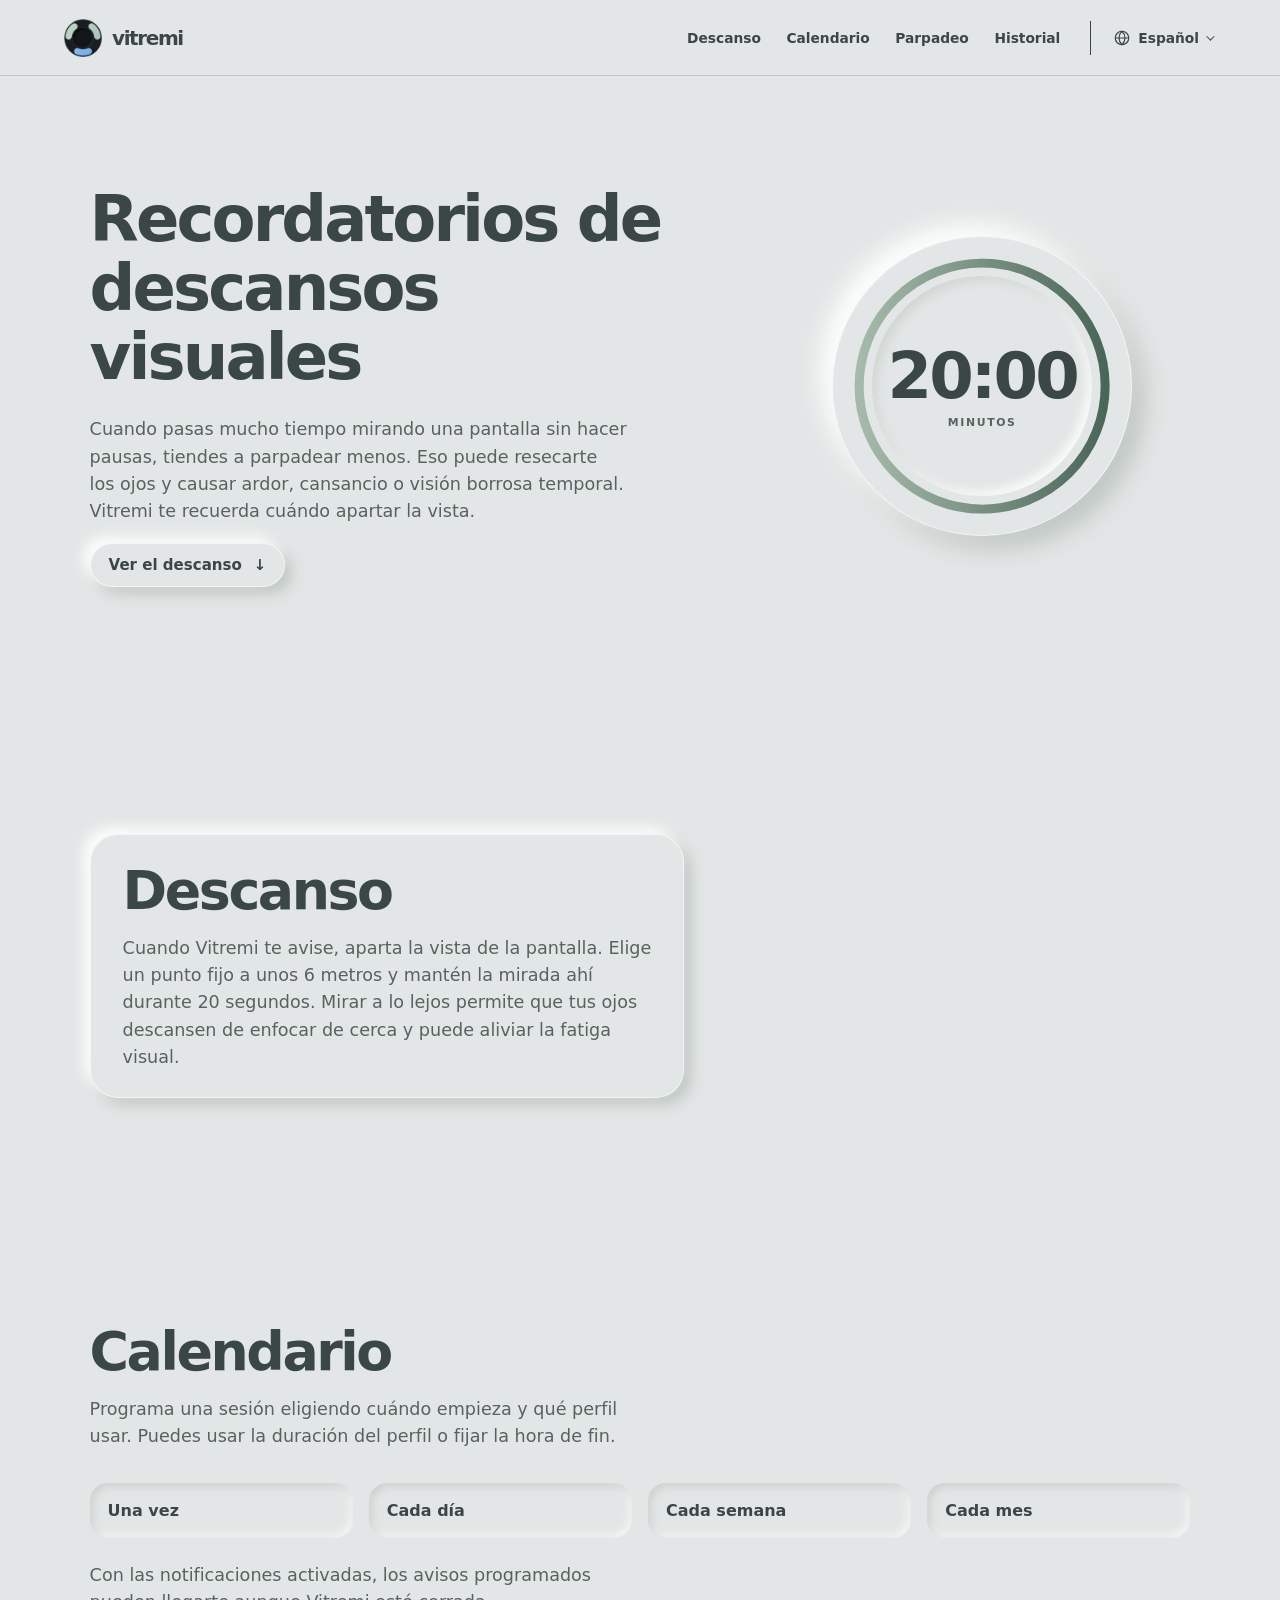
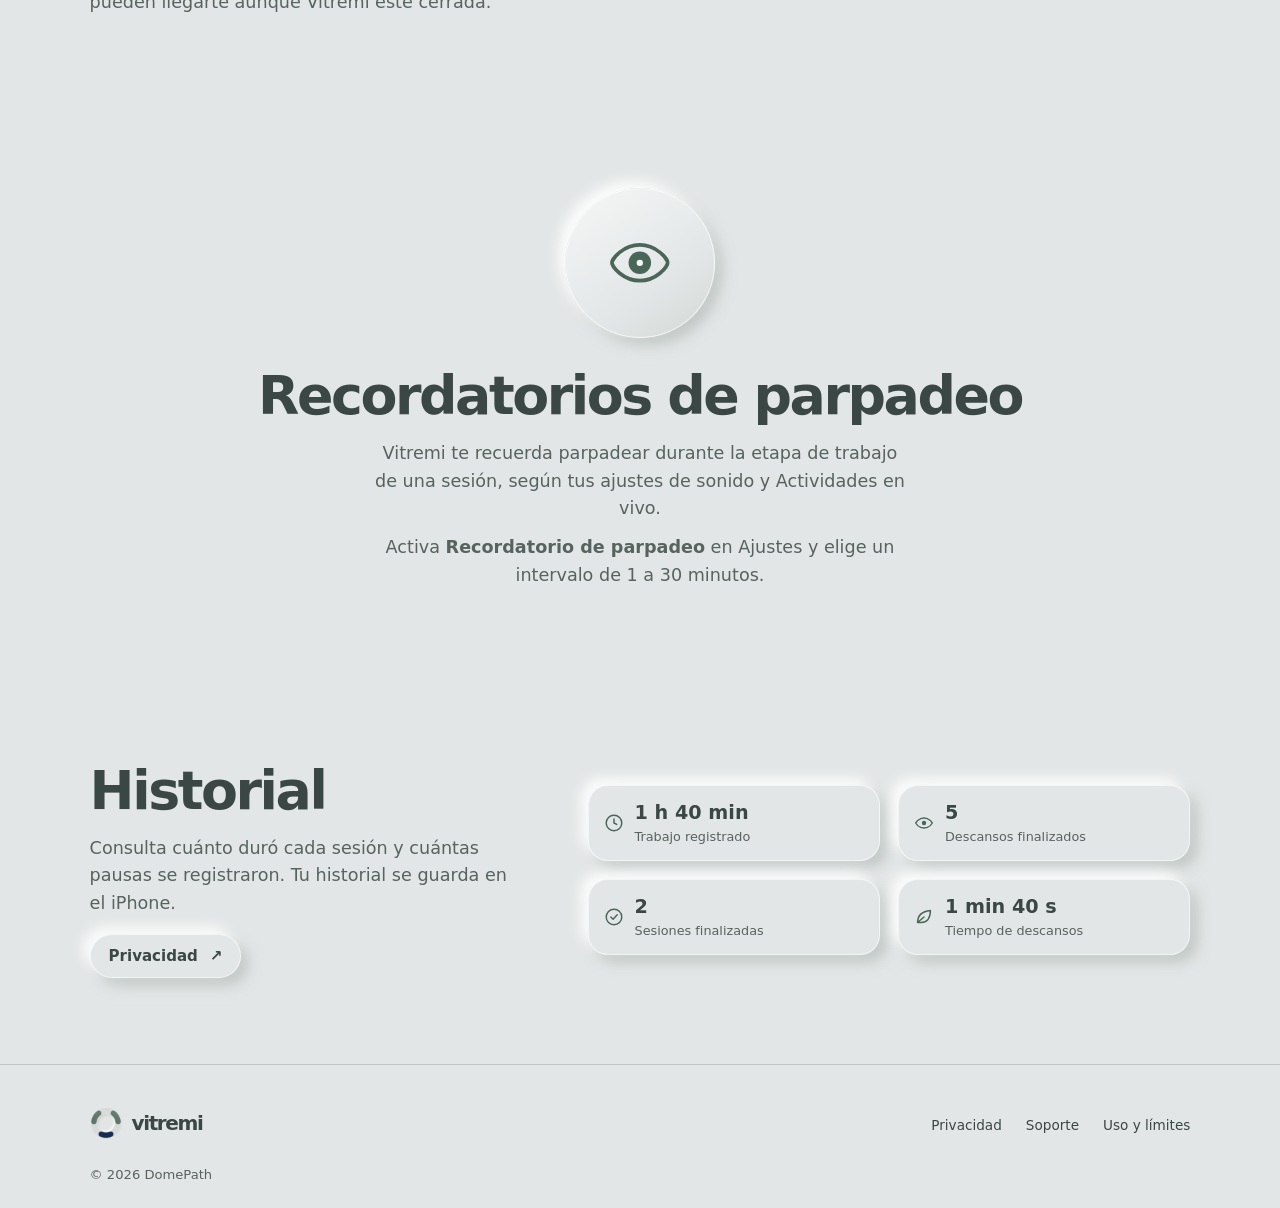
==== index.html @ a47ba7e7 "Crossfade the Vitremi logo during the rest transition" ====
<!doctype html>
<html lang="es">
<head>
  <meta charset="utf-8">
  <meta name="viewport" content="width=device-width, initial-scale=1">
  <meta name="theme-color" content="#e3e6e6">
  <meta name="description" content="Vitremi organiza descansos visuales mientras trabajas o estudias frente a una pantalla. Sesiones, calendario y recordatorios de parpadeo para iPhone.">
  <title>Vitremi — descansos visuales para iPhone</title>
  <link rel="icon" href="assets/vitremi-icon-composer.png">
  <link rel="stylesheet" href="assets/style.css?v=logo-fade">
  <script src="assets/scene.js?v=history-pace-2" defer></script>
</head>
<body>
  <div class="rest-sky" aria-hidden="true"><canvas></canvas></div>
  <header class="site-header">
    <a class="brand" href="#inicio" aria-label="Vitremi, inicio"><span class="brand-mark"><img src="assets/vitremi-icon-composer.png" width="38" height="38" alt=""><img class="brand-mark-night" src="assets/vitremi-icon-composer-night.png" width="38" height="38" alt=""></span><span>vitremi</span></a>
    <nav aria-label="Secciones"><a href="#descanso">Descanso</a><a href="#calendario">Calendario</a><a href="#parpadeo">Parpadeo</a><a href="#historial">Historial</a></nav>
    <details class="language-picker" data-language-picker>
      <summary>
        <svg viewBox="0 0 24 24" width="18" height="18" fill="none" stroke="currentColor" stroke-width="1.6" aria-hidden="true"><circle cx="12" cy="12" r="9"/><path d="M3 12h18M12 3c2.6 2.5 4 5.5 4 9s-1.4 6.5-4 9c-2.6-2.5-4-5.5-4-9s1.4-6.5 4-9Z"/></svg>
        <span class="sr-only">Idioma: </span><span>Español</span>
      </summary>
      <div class="language-options">
        <a href="./" lang="es" hreflang="es" aria-current="page">Español</a>
        <a href="en/" lang="en" hreflang="en">English</a>
      </div>
    </details>
  </header>
  <main>
    <section class="intro section" id="inicio" aria-labelledby="intro-title">
      <div class="intro-copy">
        <h1 id="intro-title">Recordatorios de descansos visuales</h1>
        <p>Cuando pasas mucho tiempo mirando una pantalla sin hacer pausas, tiendes a parpadear menos. Eso puede resecarte los ojos y causar ardor, cansancio o visión borrosa temporal. Vitremi te recuerda cuándo apartar la vista.</p>
        <a class="inline-link" href="#descanso">Ver el descanso <span aria-hidden="true">↓</span></a>
      </div>
      <div class="timer-slot">
        <div class="timer-dial" role="timer" aria-label="Tiempo hasta el descanso" data-rest-label="Tiempo de descanso restante">
          <svg class="timer-ring" viewBox="0 0 100 100" aria-hidden="true">
            <defs>
              <linearGradient id="timer-gradient" x2="0%" y2="100%">
                <stop class="ring-start" offset="0%"/>
                <stop class="ring-end" offset="100%"/>
              </linearGradient>
            </defs>
            <circle class="ring-track" cx="50" cy="50" r="48"/>
            <circle class="ring-progress" cx="50" cy="50" r="48" pathLength="100"/>
          </svg>
          <div class="timer-face"><strong>20:00</strong><span data-rest-phase="DESCANSO">MINUTOS</span></div>
        </div>
      </div>
    </section>
    <section class="break-section section" id="descanso" aria-labelledby="break-title">
      <div class="break-inner">
        <div class="break-copy">
          <h2 id="break-title">Descanso</h2>
          <p>Cuando Vitremi te avise, aparta la vista de la pantalla. Elige un punto fijo a unos 6 metros y mantén la mirada ahí durante 20 segundos. Mirar a lo lejos permite que tus ojos descansen de enfocar de cerca y puede aliviar la fatiga visual.</p>
        </div>
        <div class="timer-slot timer-destination" aria-hidden="true"></div>
      </div>
    </section>
    <section class="calendar-section section" id="calendario" aria-labelledby="calendar-title">
      <div class="section-top">
        <h2 id="calendar-title">Calendario</h2>
        <p>Programa una sesión eligiendo cuándo empieza y qué perfil usar. Puedes usar la duración del perfil o fijar la hora de fin.</p>
      </div>
      <ul class="repeat-list" role="list">
        <li>Una vez</li>
        <li>Cada día</li>
        <li>Cada semana</li>
        <li>Cada mes</li>
      </ul>
      <p class="calendar-note">Con las notificaciones activadas, los avisos programados pueden llegarte aunque Vitremi esté cerrada.</p>
    </section>
    <section class="blink-section section" id="parpadeo" aria-labelledby="blink-title">
      <div class="blink-orb" aria-hidden="true">
        <svg class="blink-eye" viewBox="0 0 48 48" fill="none">
          <path d="M3 24C3 21 11.5 10.5 24 10.5S45 21 45 24 36.5 37.5 24 37.5 3 27 3 24Z"/>
          <g class="blink-pupil">
            <circle cx="24" cy="24" r="8.5"/>
            <circle class="blink-glint" cx="24" cy="24" r="2.4"/>
          </g>
        </svg>
      </div>
      <div class="section-top">
        <h2 id="blink-title">Recordatorios de parpadeo</h2>
        <p>Vitremi te recuerda parpadear durante la etapa de trabajo de una sesión, según tus ajustes de sonido y Actividades en vivo.</p>
        <p>Activa <strong>Recordatorio de parpadeo</strong> en Ajustes y elige un intervalo de 1 a 30 minutos.</p>
      </div>
    </section>
    <section class="history-section section" id="historial" aria-labelledby="history-title">
      <div class="history-detail">
        <h2 id="history-title">Historial</h2>
        <p>Consulta cuánto duró cada sesión y cuántas pausas se registraron. Tu historial se guarda en el iPhone.</p>
        <a class="inline-link" href="privacy.html">Privacidad <span aria-hidden="true">↗</span></a>
      </div>
      <dl class="history-metrics">
        <div class="history-metric">
          <svg viewBox="0 0 24 24" width="22" height="22" fill="none" stroke="currentColor" stroke-width="1.6" stroke-linecap="round" stroke-linejoin="round" aria-hidden="true"><circle cx="12" cy="12" r="8.5"/><path d="M12 7.5V12l3 1.5"/></svg>
          <dt>Trabajo registrado</dt>
          <dd class="metric-value"><span aria-hidden="true">1 h 40 min</span><span class="sr-only">1 h 40 min</span></dd>
        </div>
        <div class="history-metric">
          <svg viewBox="0 0 24 24" width="22" height="22" fill="none" stroke="currentColor" stroke-width="1.6" stroke-linecap="round" stroke-linejoin="round" aria-hidden="true"><path d="M3 12s3-5.5 9-5.5 9 5.5 9 5.5-3 5.5-9 5.5S3 12 3 12Z"/><circle cx="12" cy="12" r="2.4" fill="currentColor" stroke="none"/></svg>
          <dt>Descansos finalizados</dt>
          <dd class="metric-value"><span aria-hidden="true">5</span><span class="sr-only">5</span></dd>
        </div>
        <div class="history-metric">
          <svg viewBox="0 0 24 24" width="22" height="22" fill="none" stroke="currentColor" stroke-width="1.6" stroke-linecap="round" stroke-linejoin="round" aria-hidden="true"><circle cx="12" cy="12" r="8.5"/><path d="m8.5 12 2.5 2.5 4.5-5"/></svg>
          <dt>Sesiones finalizadas</dt>
          <dd class="metric-value"><span aria-hidden="true">2</span><span class="sr-only">2</span></dd>
        </div>
        <div class="history-metric">
          <svg viewBox="0 0 24 24" width="22" height="22" fill="none" stroke="currentColor" stroke-width="1.6" stroke-linecap="round" stroke-linejoin="round" aria-hidden="true"><path d="M5 18c0-7 4.5-12 14-13 0 8.5-4 13-10 13H5Zm0 0 7-6"/></svg>
          <dt>Tiempo de descansos</dt>
          <dd class="metric-value"><span aria-hidden="true">1 min 40 s</span><span class="sr-only">1 min 40 s</span></dd>
        </div>
      </dl>
    </section>
  </main>
  <footer class="site-footer"><div class="footer-brand"><a class="brand" href="#inicio"><span class="brand-mark"><img src="assets/vitremi-icon-composer.png" width="32" height="32" alt=""><img class="brand-mark-night" src="assets/vitremi-icon-composer-night.png" width="32" height="32" alt=""></span><span>vitremi</span></a></div><div class="footer-links"><a href="privacy.html">Privacidad</a><a href="support.html">Soporte</a><a href="usage.html">Uso y límites</a></div><small>© 2026 DomePath</small></footer>
</body>
</html>
---- assets/style.css ----
:root {
  --timer-diameter: 300px;
  --paper: #e3e6e6;
  --paper-light: #f5f7f7;
  --ink: #3b4745;
  --muted: #57635e;
  --line: #bfc8bf;
  --green: #4a6659;
  --sage: #a6baab;
  --shadow: #a3ada8;
  --soft-shadow: -7px -7px 14px #ffffffe6, 7px 7px 14px #a3ada88c;
  --blue: #213b63;
  --night: #09132b;
  --rest-fade: .45s ease;
  --font: ui-rounded, "SF Pro Rounded", "Avenir Next", Avenir, system-ui, sans-serif;
}

* { box-sizing: border-box; }
html { scroll-behavior: smooth; scroll-padding-top: 76px; }
body { isolation: isolate; margin: 0; color: var(--ink); background: var(--paper); font-family: var(--font); -webkit-font-smoothing: antialiased; }
a { color: inherit; text-decoration: none; }
a:focus-visible, summary:focus-visible { outline: 2px solid #7196ca; outline-offset: 4px; }
img { display: block; }
.sr-only { position: absolute; width: 1px; height: 1px; padding: 0; margin: -1px; overflow: hidden; clip: rect(0, 0, 0, 0); white-space: nowrap; border: 0; }

.site-header {
  position: sticky;
  top: 0;
  z-index: 10;
  height: 76px;
  padding: 0 clamp(24px, 5vw, 80px);
  display: flex;
  align-items: center;
  justify-content: space-between;
  gap: 30px;
  background: var(--paper);
  border-bottom: 1px solid var(--line);
  transition: background .35s, color .35s, border-color .35s;
}
body.is-break {
  --sky-ink: #edf4ff;
  --sky-muted: #d0ddf2;
  --sky-line: #9db7db55;
}
.is-break .site-header { color: var(--sky-ink); background: var(--night); border-color: var(--sky-line); }
.brand { display: inline-flex; align-items: center; gap: 10px; font-size: 1.25rem; font-weight: 760; letter-spacing: -.07em; white-space: nowrap; }
.brand-mark { display: grid; }
.brand-mark img { grid-area: 1 / 1; }
.brand-mark-night { opacity: 0; transition: opacity var(--rest-fade); }
.is-break .brand-mark-night { opacity: 1; }
.site-header nav { display: flex; gap: clamp(12px, 2vw, 30px); margin-left: auto; font-size: .86rem; font-weight: 600; }
.site-header nav a:hover, .footer-links a:hover { text-decoration: underline; text-underline-offset: 5px; }
.language-picker { position: relative; padding-left: 22px; border-left: 1px solid currentColor; }
.language-picker summary {
  display: flex;
  align-items: center;
  gap: 7px;
  list-style: none;
  padding: 8px 4px 8px 0;
  font-size: .86rem;
  font-weight: 650;
  cursor: pointer;
}
.language-picker summary::-webkit-details-marker { display: none; }
.language-picker summary::after { content: ""; width: 5px; height: 5px; border: solid currentColor; border-width: 0 1px 1px 0; transform: rotate(45deg) translateY(-2px); }
.language-options {
  position: absolute;
  top: calc(100% + 9px);
  right: 0;
  min-width: 160px;
  padding: 5px;
  border: 1px solid #fff;
  border-radius: 16px;
  color: var(--ink);
  background: var(--paper-light);
  box-shadow: 0 7px 24px #09132b32;
}
.language-options a { display: flex; align-items: center; justify-content: space-between; gap: 14px; padding: 10px 12px; border-radius: 11px; font-size: .88rem; font-weight: 600; white-space: nowrap; }
.language-options a:hover, .language-options a[aria-current] { background: var(--paper); }
.language-options a[aria-current]::after { content: ""; width: 5px; height: 9px; border: solid var(--green); border-width: 0 2px 2px 0; transform: rotate(45deg) translateY(-2px); }

h1, h2, p { margin-top: 0; }
h1, h2 { font-weight: 700; letter-spacing: -.045em; }
.intro, .break-inner {
  max-width: 1280px;
  margin: auto;
  padding: 96px clamp(24px, 7vw, 92px);
  display: grid;
  grid-template-columns: minmax(0, 1fr) minmax(240px, .7fr);
  align-items: center;
  gap: clamp(32px, 7vw, 105px);
}
.intro { min-height: 620px; }
.intro h1 { max-width: 640px; font-size: clamp(2.8rem, 5vw, 5rem); line-height: 1.08; margin-bottom: 24px; }
.intro-copy p, .break-copy p, .section-top p, .calendar-note, .history-detail p { max-width: 48ch; color: var(--muted); font-size: 1.1rem; line-height: 1.55; }
.inline-link {
  display: inline-flex;
  gap: 12px;
  align-items: center;
  padding: 12px 18px;
  border: 1px solid #ffffff99;
  border-radius: 23px;
  background: var(--paper);
  box-shadow: var(--soft-shadow);
  font-size: .94rem;
  font-weight: 650;
}
.inline-link:hover { color: var(--green); background: var(--paper-light); }
.timer-slot {
  justify-self: center;
  width: min(100%, var(--timer-diameter));
  aspect-ratio: 1;
}
.timer-dial {
  --ring-start: var(--sage);
  --ring-end: var(--green);
  position: relative;
  z-index: 1;
  width: 100%;
  aspect-ratio: 1;
  transform: translateY(var(--timer-travel, 0px));
  border: 1px solid #ffffff99;
  border-radius: 50%;
  background: var(--paper);
  box-shadow: -12px -12px 24px #fffffff2, 12px 12px 24px #a3ada899;
  transition: box-shadow .45s ease;
}
.timer-ring { position: absolute; inset: 7%; width: 86%; height: 86%; fill: none; stroke-width: 3.5; }
.ring-track { stroke: #a3ada866; }
.ring-progress {
  stroke: url(#timer-gradient);
  stroke-linecap: round;
  stroke-dasharray: 100;
  stroke-dashoffset: var(--ring-offset, 0);
  opacity: var(--ring-visible, 1);
  transform: rotate(-90deg);
  transform-origin: center;
}
.ring-start { stop-color: var(--ring-start); }
.ring-end { stop-color: var(--ring-end); }
.timer-face {
  display: flex;
  flex-direction: column;
  align-items: center;
  justify-content: center;
  gap: 8px;
  position: absolute;
  inset: 13%;
  border-radius: 50%;
  background: var(--paper);
  box-shadow: inset 5px 5px 10px #a3ada845, inset -5px -5px 10px #fffc, 0 0 0 7px var(--paper);
}
.timer-face strong { font-size: clamp(2.7rem, 5vw, 4rem); line-height: 1; letter-spacing: -.045em; font-weight: 550; font-variant-numeric: tabular-nums; }
.timer-face span { color: var(--muted); font-size: .68rem; font-weight: 750; letter-spacing: .15em; }

.break-inner { min-height: 540px; }
.rest-sky {
  position: fixed;
  z-index: -1;
  inset: 0;
  opacity: 0;
  background: linear-gradient(to bottom, var(--night), var(--blue) 58%, #142440);
  transition: opacity var(--rest-fade);
  pointer-events: none;
}
.rest-sky canvas { display: block; width: 100%; height: 100%; }
.break-copy {
  width: fit-content;
  padding: 26px 32px;
  border: 1px solid #ffffff99;
  border-radius: 28px;
  background: var(--paper);
  box-shadow: var(--soft-shadow);
  transition: box-shadow .45s ease;
}
.break-copy h2, .calendar-section h2, .blink-section h2, .history-section h2 { font-size: clamp(2.4rem, 4.2vw, 4rem); line-height: 1.12; margin-bottom: 14px; }
.break-copy p { margin-bottom: 0; }
.is-break .rest-sky { opacity: 1; }
.is-break :is(.intro, .calendar-section, .blink-section, .history-section, .site-footer) { color: var(--sky-ink); }
.is-break :is(.intro-copy, .section-top, .history-detail, .site-footer) p,
.is-break .calendar-note,
.is-break .site-footer small { color: var(--sky-muted); }
.is-break :is(.intro, .history-section) .inline-link,
.is-break .timer-dial { color: var(--ink); }
.is-break :is(.timer-dial, .break-copy, .inline-link) { box-shadow: 0 12px 32px #09132b55; }
.is-break .timer-dial {
  --ring-start: #547ba9;
  --ring-end: var(--blue);
}

.calendar-section, .blink-section, .history-section { max-width: 1280px; margin: auto; padding: 86px clamp(24px, 7vw, 92px); }
.repeat-list { margin: 32px 0 0; padding: 0; list-style: none; display: grid; grid-template-columns: repeat(4, 1fr); gap: 16px; }
.repeat-list li { padding: 18px; border-radius: 18px; font-weight: 650; box-shadow: inset 3px 3px 8px #a3ada866, inset -3px -3px 8px #ffffffbf; }
.calendar-note { margin: 24px 0 0; }
.blink-section {
  display: grid;
  justify-items: center;
  gap: 28px;
  text-align: center;
}
.blink-section p { margin: 0 auto; }
.blink-section p + p { margin-top: 12px; }
.blink-orb {
  display: grid;
  place-items: center;
  width: min(100%, calc(var(--timer-diameter) / 2));
  aspect-ratio: 1;
  border: 1px solid #ffffff99;
  border-radius: 50%;
  background: linear-gradient(145deg, var(--paper-light), var(--paper) 64%, #d2d8d6);
  box-shadow: var(--soft-shadow);
}
.blink-eye {
  display: block;
  width: 43%;
  stroke: var(--green);
  stroke-width: 2.8;
  stroke-linejoin: round;
  transform-origin: center;
}
.blink-pupil { fill: var(--green); stroke: none; }
.blink-glint { fill: var(--paper-light); }
.is-break .blink-orb { box-shadow: 0 12px 32px #09132b55; }
.history-section {
  display: grid;
  grid-template-columns: minmax(0, .7fr) minmax(0, 1fr);
  align-items: center;
  gap: clamp(30px, 6vw, 76px);
}
.history-metrics { display: grid; grid-template-columns: repeat(2, minmax(0, 1fr)); gap: 18px; margin: 0; }
.history-metric {
  display: grid;
  grid-template-columns: auto minmax(0, 1fr);
  grid-template-rows: auto auto;
  align-content: center;
  align-items: center;
  column-gap: 10px;
  row-gap: 4px;
  padding: 14px;
  min-height: 76px;
  border: 1px solid #ffffff99;
  border-radius: 20px;
  background: var(--paper);
  color: var(--ink);
  box-shadow: var(--soft-shadow);
}
.history-metric svg { grid-row: span 2; color: var(--green); }
.history-metric dt { grid-row: 2; grid-column: 2; font-size: .8rem; line-height: 1.25; color: var(--muted); }
.metric-value {
  grid-row: 1;
  grid-column: 2;
  margin: 0;
  font-size: clamp(.95rem, 1.5vw, 1.25rem);
  font-weight: 750;
  line-height: 1.25;
  font-variant-numeric: tabular-nums;
}
.metric-part { display: inline-block; white-space: nowrap; }
.metric-digit { display: inline-block; height: 1.25em; overflow: hidden; vertical-align: bottom; }
.metric-digit-track { display: grid; animation: metric-roll-up 1310ms cubic-bezier(.2, .7, .25, 1) both; }
.metric-digit-track span { height: 1.25em; }
@keyframes metric-roll-up {
  to { transform: translateY(-50%); }
}
.is-break .history-metric { box-shadow: 0 12px 32px #09132b55; }
.site-footer { padding: 42px clamp(24px, 7vw, 112px) 26px; background: var(--paper); border-top: 1px solid var(--line); display: grid; grid-template-columns: 1fr auto; gap: 24px; }
.footer-brand p, .site-footer small { color: var(--muted); font-size: .82rem; }
.footer-links { display: flex; gap: 24px; align-items: center; font-size: .85rem; }
.site-footer small { grid-column: 1 / -1; }
.is-break .site-footer { background: transparent; border-color: var(--sky-line); }
.is-break .repeat-list li { background: #ffffff12; box-shadow: inset 0 0 0 1px var(--sky-line); }

.legal-main { max-width: 850px; margin: auto; padding: 100px 28px 90px; }
.legal-main h1 { font-size: clamp(2.8rem, 5vw, 4.4rem); line-height: 1.12; margin-bottom: 24px; }
.legal-main .intro { display: block; min-height: 0; padding: 0; color: var(--muted); font-size: 1.14rem; line-height: 1.65; }
.legal-main h2 { font-size: 1.38rem; margin: 39px 0 11px; }
.legal-main p, .legal-main li { color: #53665a; line-height: 1.75; }
.legal-main ul { padding-left: 22px; }
.legal-main li { margin: 8px 0; }
.legal-main hr { border: 0; border-top: 1px solid var(--line); margin: 62px 0; }
.legal-main .back { display: inline-block; margin-bottom: 47px; font-size: .86rem; font-weight: 700; }
.legal-main section[lang] { scroll-margin-top: 100px; }
.legal-main .contact-link { text-decoration: underline; text-underline-offset: 4px; }

@media (max-width: 760px) {
  .intro, .break-inner { grid-template-columns: 1fr; min-height: 0; padding: 66px 24px; gap: 38px; }
  .intro h1 { font-size: clamp(2.6rem, 9vw, 4rem); }
  :root { --timer-diameter: 246px; }
  .break-copy { grid-row: 2; }
  .repeat-list { grid-template-columns: repeat(2, 1fr); }
  .history-section { grid-template-columns: 1fr; gap: 32px; }
}
@media (max-width: 620px) {
  html { scroll-padding-top: 68px; }
  .site-header { height: 68px; gap: 10px; }
  .site-header nav { display: none; }
  .language-picker { margin-left: auto; padding-left: 12px; }
  .language-picker summary { font-size: .78rem; }
  .break-copy { padding: 20px 22px; }
  .calendar-section, .blink-section, .history-section { padding: 58px 24px; }
  .site-footer { grid-template-columns: 1fr; }
  .footer-links { flex-wrap: wrap; gap: 16px 24px; }
  .legal-main { padding-top: 75px; }
}
@media (max-width: 400px) {
  .history-metrics { gap: 12px; }
  .history-metric { padding: 10px; column-gap: 6px; }
  .history-metric svg { width: 18px; height: 18px; }
}
@media (prefers-reduced-motion: reduce) {
  .metric-digit-track { animation: none; transform: translateY(-50%); }
  html { scroll-behavior: auto; }
  * { transition: none !important; }
}
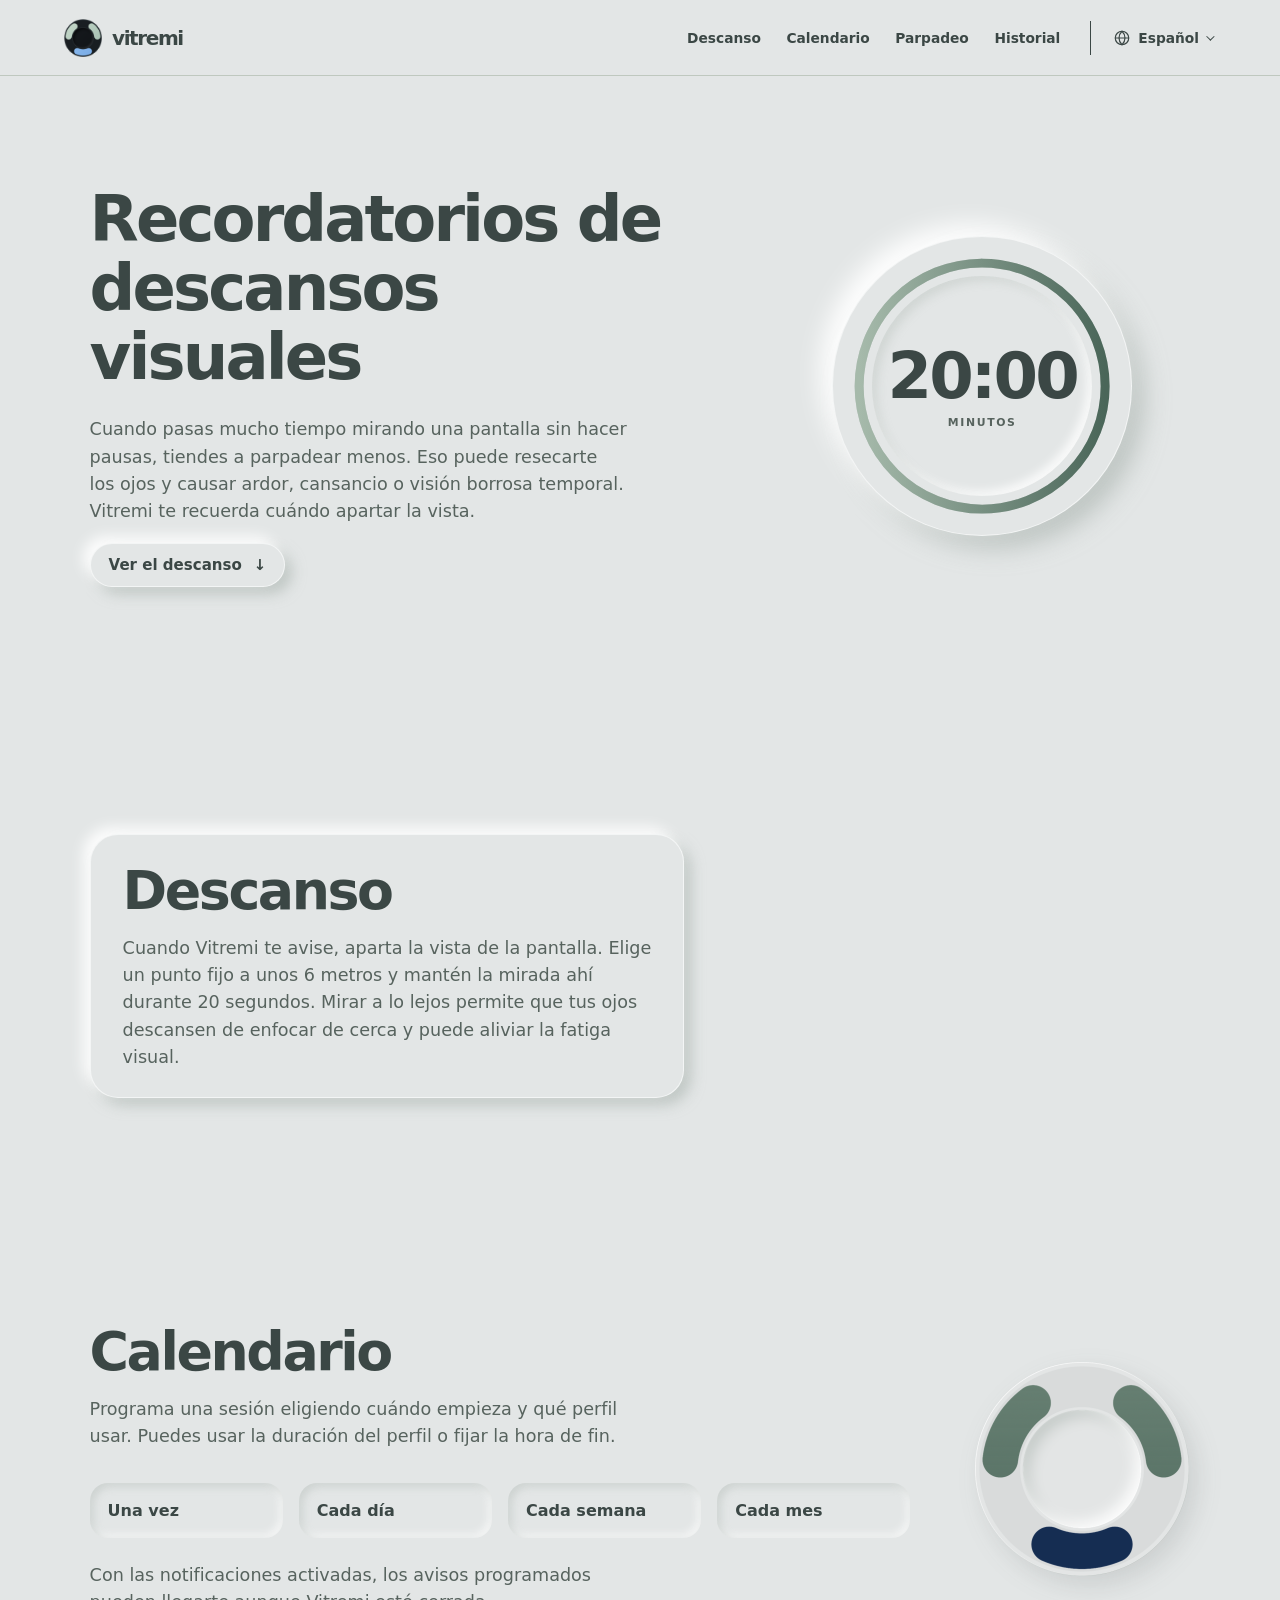
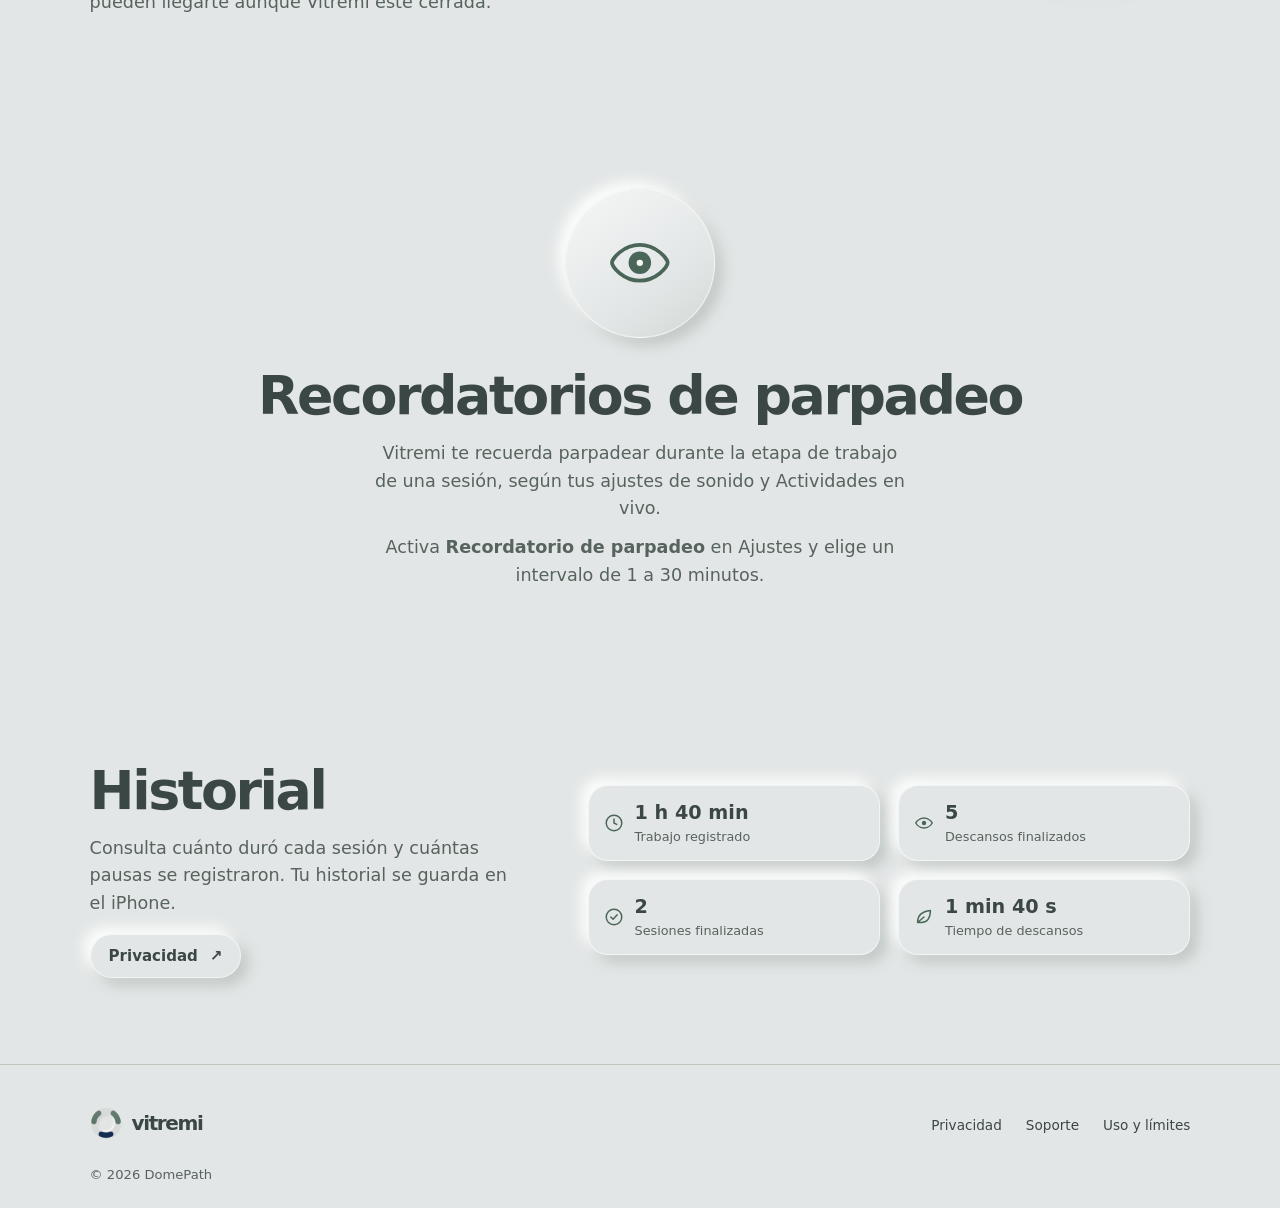
==== commit bedf56fc: "Animate the original Vitremi arcs in Calendar" ====
--- a/index.html
+++ b/index.html
@@ -7,8 +7,9 @@
   <meta name="description" content="Vitremi organiza descansos visuales mientras trabajas o estudias frente a una pantalla. Sesiones, calendario y recordatorios de parpadeo para iPhone.">
   <title>Vitremi — descansos visuales para iPhone</title>
   <link rel="icon" href="assets/vitremi-icon-composer.png">
-  <link rel="stylesheet" href="assets/style.css?v=logo-fade">
-  <script src="assets/scene.js?v=history-pace-2" defer></script>
+  <link rel="stylesheet" href="assets/style.css?v=calendar-relay">
+  <link rel="stylesheet" href="assets/calendar-motion.css">
+  <script src="assets/scene.js?v=calendar-relay" defer></script>
 </head>
 <body>
   <div class="rest-sky" aria-hidden="true"><canvas></canvas></div>
@@ -59,17 +60,27 @@
       </div>
     </section>
     <section class="calendar-section section" id="calendario" aria-labelledby="calendar-title">
-      <div class="section-top">
-        <h2 id="calendar-title">Calendario</h2>
-        <p>Programa una sesión eligiendo cuándo empieza y qué perfil usar. Puedes usar la duración del perfil o fijar la hora de fin.</p>
+      <div class="calendar-copy">
+        <div class="section-top">
+          <h2 id="calendar-title">Calendario</h2>
+          <p>Programa una sesión eligiendo cuándo empieza y qué perfil usar. Puedes usar la duración del perfil o fijar la hora de fin.</p>
+        </div>
+        <ul class="repeat-list" role="list">
+          <li>Una vez</li>
+          <li>Cada día</li>
+          <li>Cada semana</li>
+          <li>Cada mes</li>
+        </ul>
+        <p class="calendar-note">Con las notificaciones activadas, los avisos programados pueden llegarte aunque Vitremi esté cerrada.</p>
       </div>
-      <ul class="repeat-list" role="list">
-        <li>Una vez</li>
-        <li>Cada día</li>
-        <li>Cada semana</li>
-        <li>Cada mes</li>
-      </ul>
-      <p class="calendar-note">Con las notificaciones activadas, los avisos programados pueden llegarte aunque Vitremi esté cerrada.</p>
+      <div class="calendar-logo" aria-hidden="true">
+        <img src="assets/calendar-dial.png" alt="" width="432" height="432" loading="lazy">
+        <div class="calendar-relay">
+          <img class="calendar-arc-trailing" src="assets/calendar-arc-trailing.png" alt="" width="432" height="432" loading="lazy">
+          <img class="calendar-arc-blue" src="assets/calendar-arc-blue.png" alt="" width="432" height="432" loading="lazy">
+          <img class="calendar-arc-leading" src="assets/calendar-arc-leading.png" alt="" width="432" height="432" loading="lazy">
+        </div>
+      </div>
     </section>
     <section class="blink-section section" id="parpadeo" aria-labelledby="blink-title">
       <div class="blink-orb" aria-hidden="true">
--- a/assets/style.css
+++ b/assets/style.css
@@ -189,6 +189,31 @@
 }
 
 .calendar-section, .blink-section, .history-section { max-width: 1280px; margin: auto; padding: 86px clamp(24px, 7vw, 92px); }
+.calendar-section {
+  display: grid;
+  grid-template-columns: minmax(0, 1fr) minmax(140px, 216px);
+  align-items: center;
+  gap: clamp(24px, 5vw, 72px);
+}
+.calendar-logo {
+  display: grid;
+  width: min(100%, 216px);
+  aspect-ratio: 1;
+  justify-self: center;
+  filter: drop-shadow(8px 10px 12px #3b474522);
+}
+.calendar-logo > *, .calendar-relay img { grid-area: 1 / 1; }
+.calendar-logo img { width: 100%; height: auto; }
+.calendar-relay { display: grid; animation: calendar-relay-turn 3s steps(3, end) infinite; }
+.calendar-relay img { animation: var(--arc-motion) 1s linear infinite; }
+.calendar-arc-blue { --arc-motion: calendar-arc-blue; }
+.calendar-arc-leading { --arc-motion: calendar-arc-leading; }
+.calendar-arc-trailing { --arc-motion: calendar-arc-trailing; }
+.calendar-logo :is(.calendar-relay, .calendar-relay img) { animation-play-state: paused; }
+.calendar-logo.is-visible :is(.calendar-relay, .calendar-relay img) { animation-play-state: running; }
+@keyframes calendar-relay-turn {
+  to { transform: rotate(360deg); }
+}
 .repeat-list { margin: 32px 0 0; padding: 0; list-style: none; display: grid; grid-template-columns: repeat(4, 1fr); gap: 16px; }
 .repeat-list li { padding: 18px; border-radius: 18px; font-weight: 650; box-shadow: inset 3px 3px 8px #a3ada866, inset -3px -3px 8px #ffffffbf; }
 .calendar-note { margin: 24px 0 0; }
@@ -287,6 +312,8 @@
   .intro h1 { font-size: clamp(2.6rem, 9vw, 4rem); }
   :root { --timer-diameter: 246px; }
   .break-copy { grid-row: 2; }
+  .calendar-section { grid-template-columns: 1fr; }
+  .calendar-logo { grid-row: 1; width: min(100%, 150px); }
   .repeat-list { grid-template-columns: repeat(2, 1fr); }
   .history-section { grid-template-columns: 1fr; gap: 32px; }
 }
@@ -308,6 +335,7 @@
   .history-metric svg { width: 18px; height: 18px; }
 }
 @media (prefers-reduced-motion: reduce) {
+  .calendar-logo :is(.calendar-relay, .calendar-relay img) { animation: none; }
   .metric-digit-track { animation: none; transform: translateY(-50%); }
   html { scroll-behavior: auto; }
   * { transition: none !important; }
--- a/assets/calendar-motion.css
+++ b/assets/calendar-motion.css
@@ -0,0 +1,106 @@
+/* Sampled from VitremiIconMotion.fluidRelay. Each relay advances 120 degrees. */
+@keyframes calendar-arc-blue {
+  0.0000% { transform: rotate(0.000deg); }
+  3.1250% { transform: rotate(1.713deg); }
+  6.2500% { transform: rotate(5.535deg); }
+  9.3750% { transform: rotate(10.214deg); }
+  12.5000% { transform: rotate(16.702deg); }
+  15.6250% { transform: rotate(24.215deg); }
+  18.7500% { transform: rotate(31.782deg); }
+  21.8750% { transform: rotate(38.870deg); }
+  25.0000% { transform: rotate(46.143deg); }
+  28.1250% { transform: rotate(53.366deg); }
+  31.2500% { transform: rotate(60.220deg); }
+  34.3750% { transform: rotate(66.427deg); }
+  37.5000% { transform: rotate(72.137deg); }
+  40.6250% { transform: rotate(77.778deg); }
+  43.7500% { transform: rotate(83.741deg); }
+  46.8750% { transform: rotate(89.872deg); }
+  50.0000% { transform: rotate(95.676deg); }
+  53.1250% { transform: rotate(100.839deg); }
+  56.2500% { transform: rotate(105.766deg); }
+  59.3750% { transform: rotate(110.140deg); }
+  62.5000% { transform: rotate(113.649deg); }
+  65.6250% { transform: rotate(118.648deg); }
+  68.7500% { transform: rotate(121.860deg); }
+  71.8750% { transform: rotate(121.814deg); }
+  75.0000% { transform: rotate(120.391deg); }
+  78.1250% { transform: rotate(119.516deg); }
+  81.2500% { transform: rotate(119.957deg); }
+  84.3750% { transform: rotate(120.000deg); }
+  87.5000% { transform: rotate(120.000deg); }
+  90.6250% { transform: rotate(120.000deg); }
+  93.7500% { transform: rotate(120.000deg); }
+  96.8750% { transform: rotate(120.000deg); }
+  100.0000% { transform: rotate(120.000deg); }
+}
+@keyframes calendar-arc-leading {
+  0.0000% { transform: rotate(0.000deg); }
+  3.1250% { transform: rotate(0.000deg); }
+  6.2500% { transform: rotate(0.000deg); }
+  9.3750% { transform: rotate(0.000deg); }
+  12.5000% { transform: rotate(0.000deg); }
+  15.6250% { transform: rotate(0.000deg); }
+  18.7500% { transform: rotate(0.000deg); }
+  21.8750% { transform: rotate(1.470deg); }
+  25.0000% { transform: rotate(7.641deg); }
+  28.1250% { transform: rotate(16.319deg); }
+  31.2500% { transform: rotate(24.964deg); }
+  34.3750% { transform: rotate(32.159deg); }
+  37.5000% { transform: rotate(39.429deg); }
+  40.6250% { transform: rotate(46.550deg); }
+  43.7500% { transform: rotate(53.291deg); }
+  46.8750% { transform: rotate(59.808deg); }
+  50.0000% { transform: rotate(66.200deg); }
+  53.1250% { transform: rotate(72.537deg); }
+  56.2500% { transform: rotate(78.774deg); }
+  59.3750% { transform: rotate(84.955deg); }
+  62.5000% { transform: rotate(91.161deg); }
+  65.6250% { transform: rotate(98.013deg); }
+  68.7500% { transform: rotate(104.601deg); }
+  71.8750% { transform: rotate(109.369deg); }
+  75.0000% { transform: rotate(113.030deg); }
+  78.1250% { transform: rotate(118.049deg); }
+  81.2500% { transform: rotate(121.729deg); }
+  84.3750% { transform: rotate(122.027deg); }
+  87.5000% { transform: rotate(120.618deg); }
+  90.6250% { transform: rotate(119.532deg); }
+  93.7500% { transform: rotate(119.843deg); }
+  96.8750% { transform: rotate(120.000deg); }
+  100.0000% { transform: rotate(120.000deg); }
+}
+@keyframes calendar-arc-trailing {
+  0.0000% { transform: rotate(0.000deg); }
+  3.1250% { transform: rotate(0.000deg); }
+  6.2500% { transform: rotate(0.000deg); }
+  9.3750% { transform: rotate(0.000deg); }
+  12.5000% { transform: rotate(0.000deg); }
+  15.6250% { transform: rotate(0.000deg); }
+  18.7500% { transform: rotate(0.000deg); }
+  21.8750% { transform: rotate(0.000deg); }
+  25.0000% { transform: rotate(0.000deg); }
+  28.1250% { transform: rotate(0.000deg); }
+  31.2500% { transform: rotate(0.000deg); }
+  34.3750% { transform: rotate(1.597deg); }
+  37.5000% { transform: rotate(7.450deg); }
+  40.6250% { transform: rotate(14.621deg); }
+  43.7500% { transform: rotate(21.373deg); }
+  46.8750% { transform: rotate(28.962deg); }
+  50.0000% { transform: rotate(36.722deg); }
+  53.1250% { transform: rotate(44.015deg); }
+  56.2500% { transform: rotate(51.033deg); }
+  59.3750% { transform: rotate(58.068deg); }
+  62.5000% { transform: rotate(65.378deg); }
+  65.6250% { transform: rotate(73.239deg); }
+  68.7500% { transform: rotate(81.230deg); }
+  71.8750% { transform: rotate(88.726deg); }
+  75.0000% { transform: rotate(96.420deg); }
+  78.1250% { transform: rotate(104.218deg); }
+  81.2500% { transform: rotate(110.977deg); }
+  84.3750% { transform: rotate(116.897deg); }
+  87.5000% { transform: rotate(121.766deg); }
+  90.6250% { transform: rotate(121.980deg); }
+  93.7500% { transform: rotate(120.211deg); }
+  96.8750% { transform: rotate(119.447deg); }
+  100.0000% { transform: rotate(120.000deg); }
+}
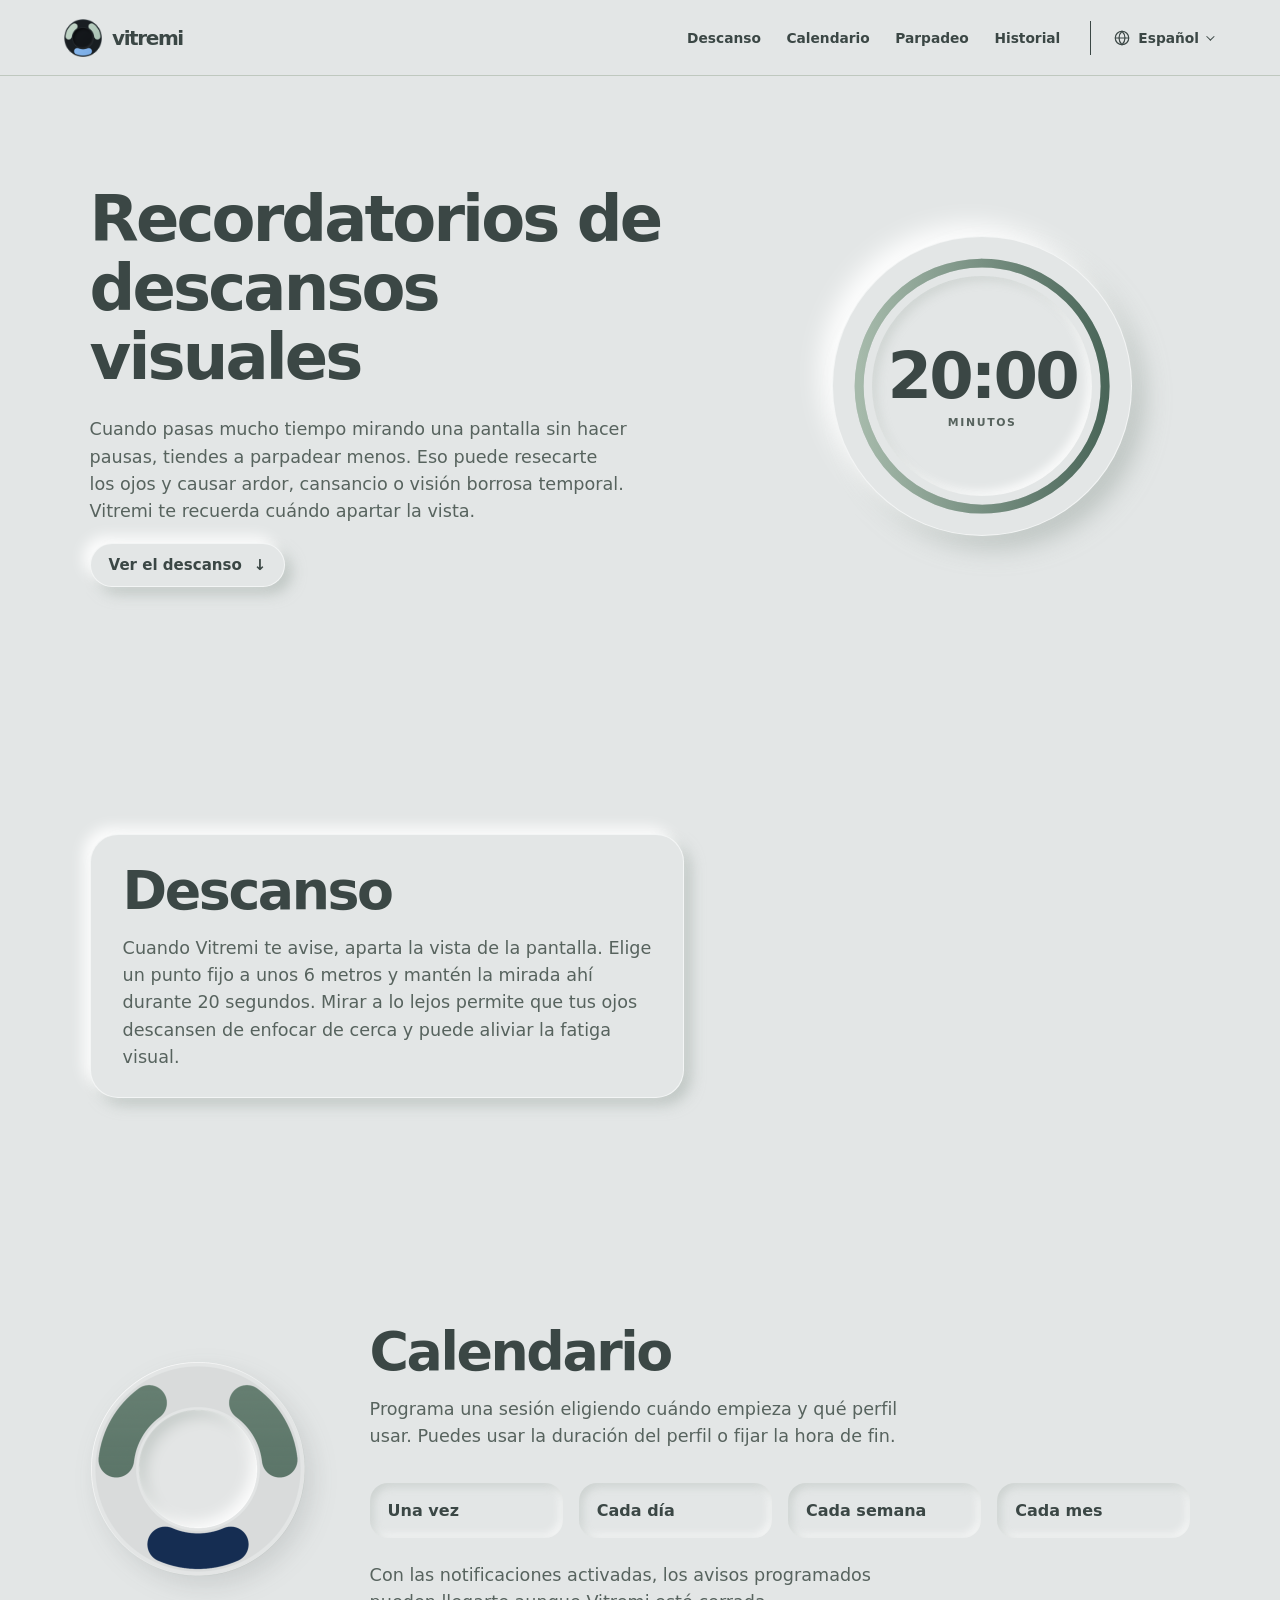
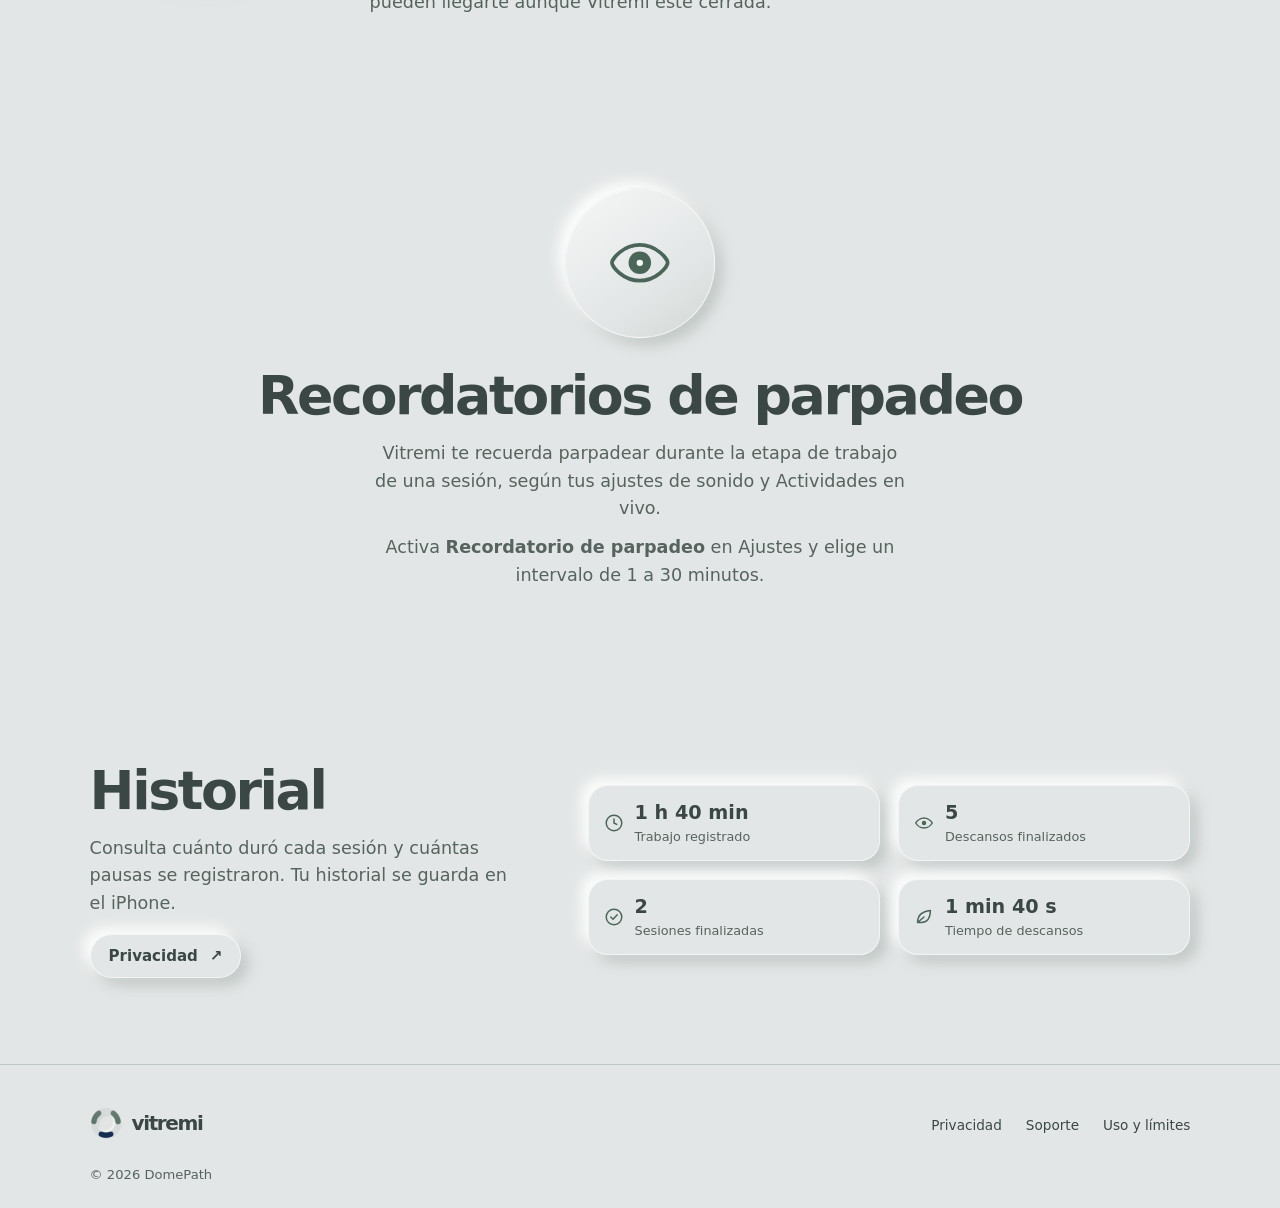
==== commit 92dd9919: "Place the animated Calendar logo on the left" ====
--- a/index.html
+++ b/index.html
@@ -7,7 +7,7 @@
   <meta name="description" content="Vitremi organiza descansos visuales mientras trabajas o estudias frente a una pantalla. Sesiones, calendario y recordatorios de parpadeo para iPhone.">
   <title>Vitremi — descansos visuales para iPhone</title>
   <link rel="icon" href="assets/vitremi-icon-composer.png">
-  <link rel="stylesheet" href="assets/style.css?v=calendar-relay">
+  <link rel="stylesheet" href="assets/style.css?v=calendar-left">
   <link rel="stylesheet" href="assets/calendar-motion.css">
   <script src="assets/scene.js?v=calendar-relay" defer></script>
 </head>
--- a/assets/style.css
+++ b/assets/style.css
@@ -191,12 +191,13 @@
 .calendar-section, .blink-section, .history-section { max-width: 1280px; margin: auto; padding: 86px clamp(24px, 7vw, 92px); }
 .calendar-section {
   display: grid;
-  grid-template-columns: minmax(0, 1fr) minmax(140px, 216px);
+  grid-template-columns: minmax(140px, 216px) minmax(0, 1fr);
   align-items: center;
   gap: clamp(24px, 5vw, 72px);
 }
 .calendar-logo {
   display: grid;
+  grid-area: 1 / 1;
   width: min(100%, 216px);
   aspect-ratio: 1;
   justify-self: center;
@@ -313,7 +314,7 @@
   :root { --timer-diameter: 246px; }
   .break-copy { grid-row: 2; }
   .calendar-section { grid-template-columns: 1fr; }
-  .calendar-logo { grid-row: 1; width: min(100%, 150px); }
+  .calendar-logo { width: min(100%, 150px); }
   .repeat-list { grid-template-columns: repeat(2, 1fr); }
   .history-section { grid-template-columns: 1fr; gap: 32px; }
 }
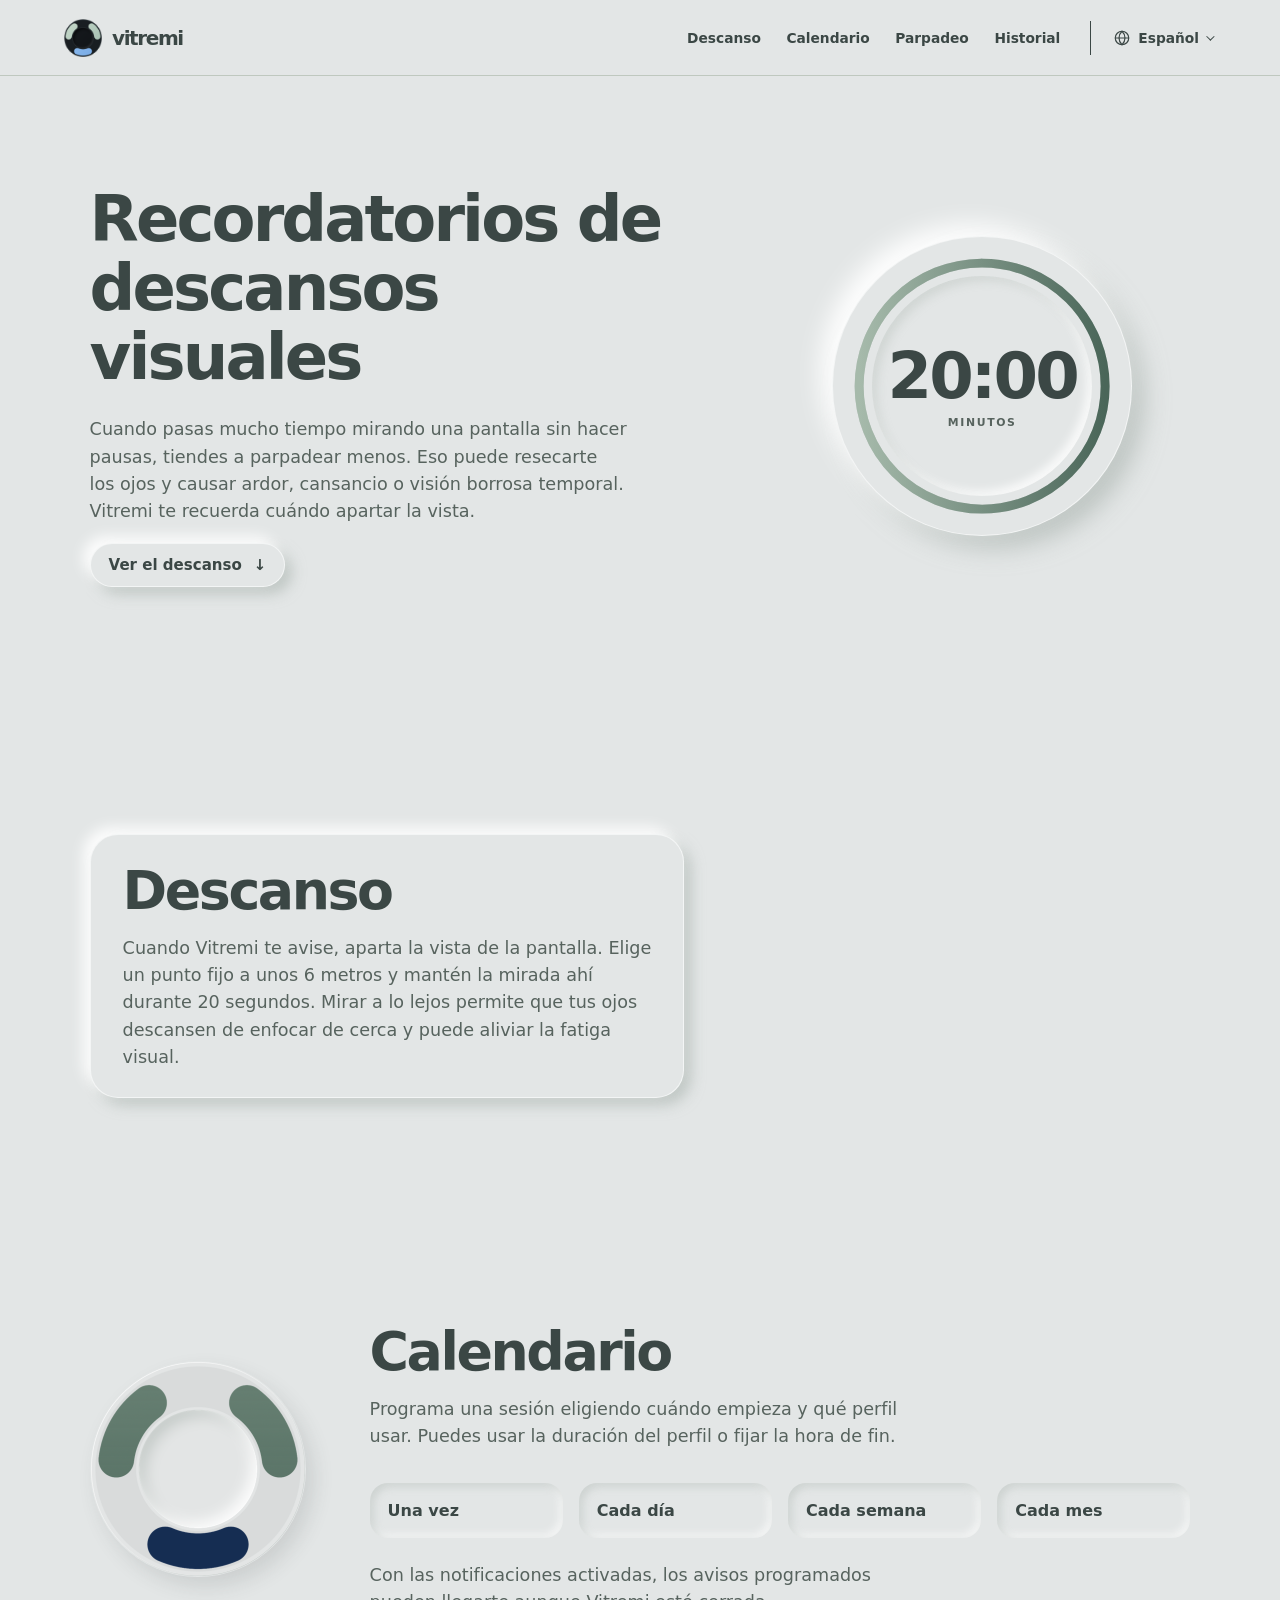
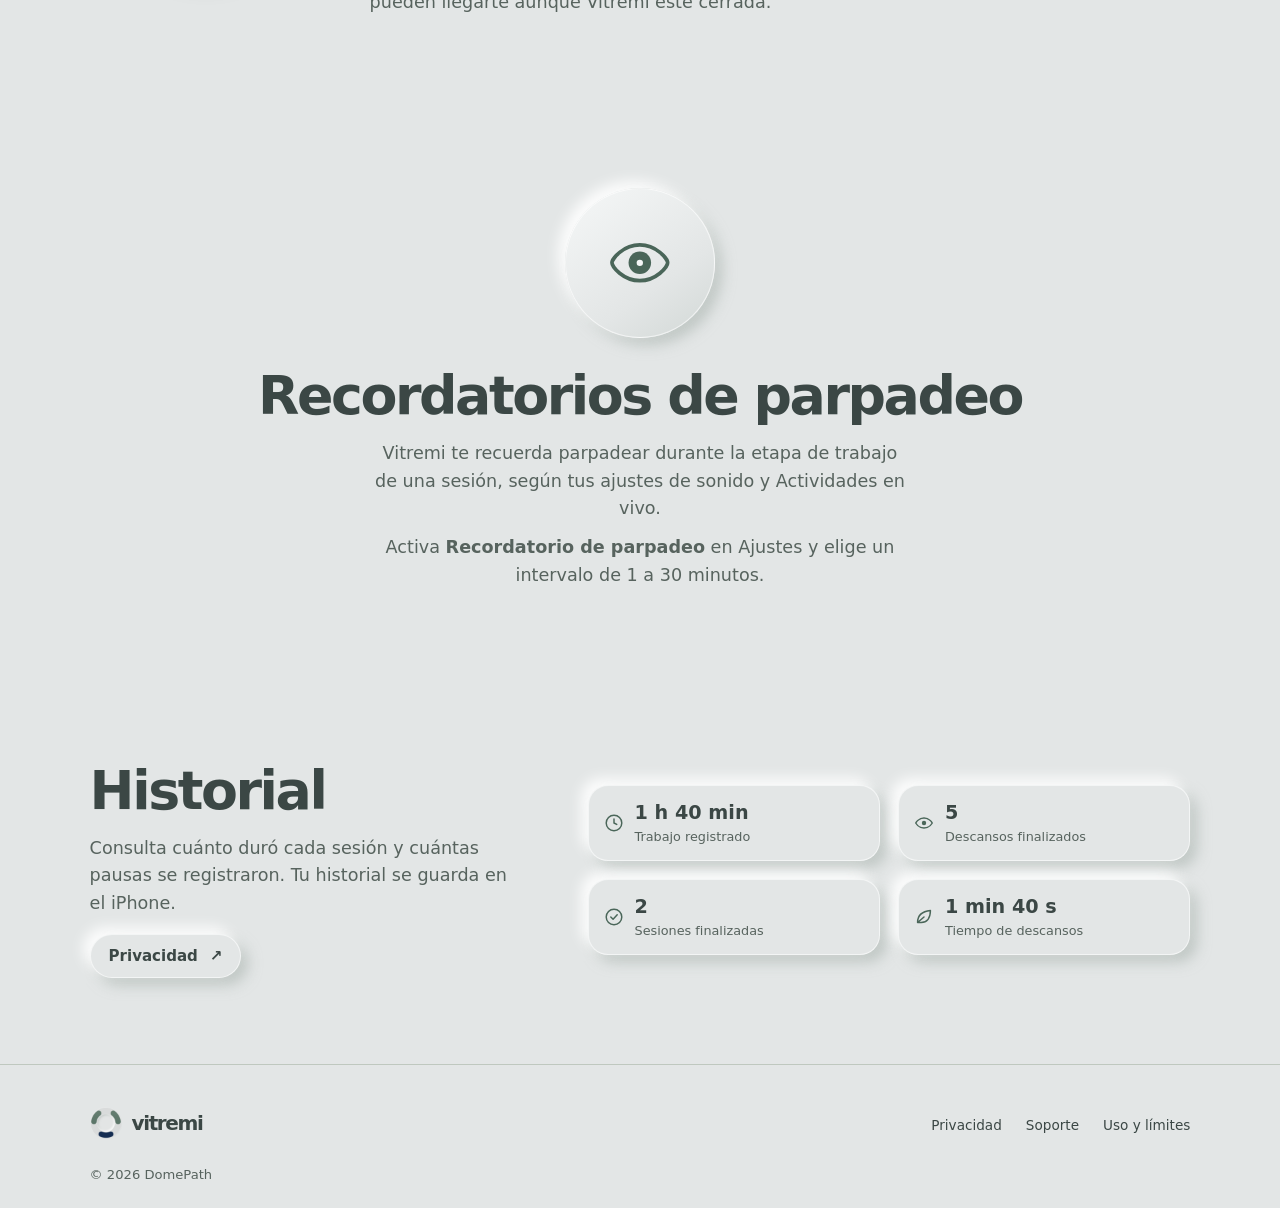
==== commit 962e266e: "Avoid a split animation boundary in the Calendar logo" ====
--- a/index.html
+++ b/index.html
@@ -7,8 +7,8 @@
   <meta name="description" content="Vitremi organiza descansos visuales mientras trabajas o estudias frente a una pantalla. Sesiones, calendario y recordatorios de parpadeo para iPhone.">
   <title>Vitremi — descansos visuales para iPhone</title>
   <link rel="icon" href="assets/vitremi-icon-composer.png">
-  <link rel="stylesheet" href="assets/style.css?v=calendar-left">
-  <link rel="stylesheet" href="assets/calendar-motion.css">
+  <link rel="stylesheet" href="assets/style.css?v=calendar-smooth">
+  <link rel="stylesheet" href="assets/calendar-motion.css?v=full-turn">
   <script src="assets/scene.js?v=calendar-relay" defer></script>
 </head>
 <body>
@@ -75,11 +75,9 @@
       </div>
       <div class="calendar-logo" aria-hidden="true">
         <img src="assets/calendar-dial.png" alt="" width="432" height="432" loading="lazy">
-        <div class="calendar-relay">
-          <img class="calendar-arc-trailing" src="assets/calendar-arc-trailing.png" alt="" width="432" height="432" loading="lazy">
-          <img class="calendar-arc-blue" src="assets/calendar-arc-blue.png" alt="" width="432" height="432" loading="lazy">
-          <img class="calendar-arc-leading" src="assets/calendar-arc-leading.png" alt="" width="432" height="432" loading="lazy">
-        </div>
+        <img class="calendar-arc calendar-arc-trailing" src="assets/calendar-arc-trailing.png" alt="" width="432" height="432" loading="lazy">
+        <img class="calendar-arc calendar-arc-blue" src="assets/calendar-arc-blue.png" alt="" width="432" height="432" loading="lazy">
+        <img class="calendar-arc calendar-arc-leading" src="assets/calendar-arc-leading.png" alt="" width="432" height="432" loading="lazy">
       </div>
     </section>
     <section class="blink-section section" id="parpadeo" aria-labelledby="blink-title">
--- a/assets/style.css
+++ b/assets/style.css
@@ -201,20 +201,17 @@
   width: min(100%, 216px);
   aspect-ratio: 1;
   justify-self: center;
-  filter: drop-shadow(8px 10px 12px #3b474522);
-}
-.calendar-logo > *, .calendar-relay img { grid-area: 1 / 1; }
-.calendar-logo img { width: 100%; height: auto; }
-.calendar-relay { display: grid; animation: calendar-relay-turn 3s steps(3, end) infinite; }
-.calendar-relay img { animation: var(--arc-motion) 1s linear infinite; }
+}
+.calendar-logo > img { grid-area: 1 / 1; width: 100%; height: auto; }
+.calendar-logo > img:first-child {
+  border-radius: 50%;
+  box-shadow: 8px 10px 20px #3b474522;
+}
+.calendar-arc { animation: var(--arc-motion) 3s linear infinite paused; }
 .calendar-arc-blue { --arc-motion: calendar-arc-blue; }
 .calendar-arc-leading { --arc-motion: calendar-arc-leading; }
 .calendar-arc-trailing { --arc-motion: calendar-arc-trailing; }
-.calendar-logo :is(.calendar-relay, .calendar-relay img) { animation-play-state: paused; }
-.calendar-logo.is-visible :is(.calendar-relay, .calendar-relay img) { animation-play-state: running; }
-@keyframes calendar-relay-turn {
-  to { transform: rotate(360deg); }
-}
+.calendar-logo.is-visible .calendar-arc { animation-play-state: running; }
 .repeat-list { margin: 32px 0 0; padding: 0; list-style: none; display: grid; grid-template-columns: repeat(4, 1fr); gap: 16px; }
 .repeat-list li { padding: 18px; border-radius: 18px; font-weight: 650; box-shadow: inset 3px 3px 8px #a3ada866, inset -3px -3px 8px #ffffffbf; }
 .calendar-note { margin: 24px 0 0; }
@@ -336,7 +333,7 @@
   .history-metric svg { width: 18px; height: 18px; }
 }
 @media (prefers-reduced-motion: reduce) {
-  .calendar-logo :is(.calendar-relay, .calendar-relay img) { animation: none; }
+  .calendar-arc { animation: none; }
   .metric-digit-track { animation: none; transform: translateY(-50%); }
   html { scroll-behavior: auto; }
   * { transition: none !important; }
--- a/assets/calendar-motion.css
+++ b/assets/calendar-motion.css
@@ -1,106 +1,298 @@
-/* Sampled from VitremiIconMotion.fluidRelay. Each relay advances 120 degrees. */
+/* Full fluidRelay cycle sampled from VitremiIconMotion.swift. */
 @keyframes calendar-arc-blue {
   0.0000% { transform: rotate(0.000deg); }
-  3.1250% { transform: rotate(1.713deg); }
-  6.2500% { transform: rotate(5.535deg); }
-  9.3750% { transform: rotate(10.214deg); }
-  12.5000% { transform: rotate(16.702deg); }
-  15.6250% { transform: rotate(24.215deg); }
-  18.7500% { transform: rotate(31.782deg); }
-  21.8750% { transform: rotate(38.870deg); }
-  25.0000% { transform: rotate(46.143deg); }
-  28.1250% { transform: rotate(53.366deg); }
-  31.2500% { transform: rotate(60.220deg); }
-  34.3750% { transform: rotate(66.427deg); }
-  37.5000% { transform: rotate(72.137deg); }
-  40.6250% { transform: rotate(77.778deg); }
-  43.7500% { transform: rotate(83.741deg); }
-  46.8750% { transform: rotate(89.872deg); }
-  50.0000% { transform: rotate(95.676deg); }
-  53.1250% { transform: rotate(100.839deg); }
-  56.2500% { transform: rotate(105.766deg); }
-  59.3750% { transform: rotate(110.140deg); }
-  62.5000% { transform: rotate(113.649deg); }
-  65.6250% { transform: rotate(118.648deg); }
-  68.7500% { transform: rotate(121.860deg); }
-  71.8750% { transform: rotate(121.814deg); }
-  75.0000% { transform: rotate(120.391deg); }
-  78.1250% { transform: rotate(119.516deg); }
-  81.2500% { transform: rotate(119.957deg); }
-  84.3750% { transform: rotate(120.000deg); }
-  87.5000% { transform: rotate(120.000deg); }
-  90.6250% { transform: rotate(120.000deg); }
-  93.7500% { transform: rotate(120.000deg); }
-  96.8750% { transform: rotate(120.000deg); }
-  100.0000% { transform: rotate(120.000deg); }
+  1.0417% { transform: rotate(1.713deg); }
+  2.0833% { transform: rotate(5.535deg); }
+  3.1250% { transform: rotate(10.214deg); }
+  4.1667% { transform: rotate(16.702deg); }
+  5.2083% { transform: rotate(24.215deg); }
+  6.2500% { transform: rotate(31.782deg); }
+  7.2917% { transform: rotate(38.870deg); }
+  8.3333% { transform: rotate(46.143deg); }
+  9.3750% { transform: rotate(53.366deg); }
+  10.4167% { transform: rotate(60.220deg); }
+  11.4583% { transform: rotate(66.427deg); }
+  12.5000% { transform: rotate(72.137deg); }
+  13.5417% { transform: rotate(77.778deg); }
+  14.5833% { transform: rotate(83.741deg); }
+  15.6250% { transform: rotate(89.872deg); }
+  16.6667% { transform: rotate(95.676deg); }
+  17.7083% { transform: rotate(100.839deg); }
+  18.7500% { transform: rotate(105.766deg); }
+  19.7917% { transform: rotate(110.140deg); }
+  20.8333% { transform: rotate(113.649deg); }
+  21.8750% { transform: rotate(118.648deg); }
+  22.9167% { transform: rotate(121.860deg); }
+  23.9583% { transform: rotate(121.814deg); }
+  25.0000% { transform: rotate(120.391deg); }
+  26.0417% { transform: rotate(119.516deg); }
+  27.0833% { transform: rotate(119.957deg); }
+  28.1250% { transform: rotate(120.000deg); }
+  29.1667% { transform: rotate(120.000deg); }
+  30.2083% { transform: rotate(120.000deg); }
+  31.2500% { transform: rotate(120.000deg); }
+  32.2917% { transform: rotate(120.000deg); }
+  33.3333% { transform: rotate(120.000deg); }
+  34.3750% { transform: rotate(121.713deg); }
+  35.4167% { transform: rotate(125.535deg); }
+  36.4583% { transform: rotate(130.214deg); }
+  37.5000% { transform: rotate(136.702deg); }
+  38.5417% { transform: rotate(144.215deg); }
+  39.5833% { transform: rotate(151.782deg); }
+  40.6250% { transform: rotate(158.870deg); }
+  41.6667% { transform: rotate(166.143deg); }
+  42.7083% { transform: rotate(173.366deg); }
+  43.7500% { transform: rotate(180.220deg); }
+  44.7917% { transform: rotate(186.427deg); }
+  45.8333% { transform: rotate(192.137deg); }
+  46.8750% { transform: rotate(197.778deg); }
+  47.9167% { transform: rotate(203.741deg); }
+  48.9583% { transform: rotate(209.872deg); }
+  50.0000% { transform: rotate(215.676deg); }
+  51.0417% { transform: rotate(220.839deg); }
+  52.0833% { transform: rotate(225.766deg); }
+  53.1250% { transform: rotate(230.140deg); }
+  54.1667% { transform: rotate(233.649deg); }
+  55.2083% { transform: rotate(238.648deg); }
+  56.2500% { transform: rotate(241.860deg); }
+  57.2917% { transform: rotate(241.814deg); }
+  58.3333% { transform: rotate(240.391deg); }
+  59.3750% { transform: rotate(239.516deg); }
+  60.4167% { transform: rotate(239.957deg); }
+  61.4583% { transform: rotate(240.000deg); }
+  62.5000% { transform: rotate(240.000deg); }
+  63.5417% { transform: rotate(240.000deg); }
+  64.5833% { transform: rotate(240.000deg); }
+  65.6250% { transform: rotate(240.000deg); }
+  66.6667% { transform: rotate(240.000deg); }
+  67.7083% { transform: rotate(241.713deg); }
+  68.7500% { transform: rotate(245.535deg); }
+  69.7917% { transform: rotate(250.214deg); }
+  70.8333% { transform: rotate(256.702deg); }
+  71.8750% { transform: rotate(264.215deg); }
+  72.9167% { transform: rotate(271.782deg); }
+  73.9583% { transform: rotate(278.870deg); }
+  75.0000% { transform: rotate(286.143deg); }
+  76.0417% { transform: rotate(293.366deg); }
+  77.0833% { transform: rotate(300.220deg); }
+  78.1250% { transform: rotate(306.427deg); }
+  79.1667% { transform: rotate(312.137deg); }
+  80.2083% { transform: rotate(317.778deg); }
+  81.2500% { transform: rotate(323.741deg); }
+  82.2917% { transform: rotate(329.872deg); }
+  83.3333% { transform: rotate(335.676deg); }
+  84.3750% { transform: rotate(340.839deg); }
+  85.4167% { transform: rotate(345.766deg); }
+  86.4583% { transform: rotate(350.140deg); }
+  87.5000% { transform: rotate(353.649deg); }
+  88.5417% { transform: rotate(358.648deg); }
+  89.5833% { transform: rotate(361.860deg); }
+  90.6250% { transform: rotate(361.814deg); }
+  91.6667% { transform: rotate(360.391deg); }
+  92.7083% { transform: rotate(359.516deg); }
+  93.7500% { transform: rotate(359.957deg); }
+  94.7917% { transform: rotate(360.000deg); }
+  95.8333% { transform: rotate(360.000deg); }
+  96.8750% { transform: rotate(360.000deg); }
+  97.9167% { transform: rotate(360.000deg); }
+  98.9583% { transform: rotate(360.000deg); }
+  100.0000% { transform: rotate(360.000deg); }
 }
 @keyframes calendar-arc-leading {
   0.0000% { transform: rotate(0.000deg); }
+  1.0417% { transform: rotate(0.000deg); }
+  2.0833% { transform: rotate(0.000deg); }
   3.1250% { transform: rotate(0.000deg); }
+  4.1667% { transform: rotate(0.000deg); }
+  5.2083% { transform: rotate(0.000deg); }
   6.2500% { transform: rotate(0.000deg); }
-  9.3750% { transform: rotate(0.000deg); }
-  12.5000% { transform: rotate(0.000deg); }
-  15.6250% { transform: rotate(0.000deg); }
-  18.7500% { transform: rotate(0.000deg); }
-  21.8750% { transform: rotate(1.470deg); }
-  25.0000% { transform: rotate(7.641deg); }
-  28.1250% { transform: rotate(16.319deg); }
-  31.2500% { transform: rotate(24.964deg); }
-  34.3750% { transform: rotate(32.159deg); }
-  37.5000% { transform: rotate(39.429deg); }
-  40.6250% { transform: rotate(46.550deg); }
-  43.7500% { transform: rotate(53.291deg); }
-  46.8750% { transform: rotate(59.808deg); }
-  50.0000% { transform: rotate(66.200deg); }
-  53.1250% { transform: rotate(72.537deg); }
-  56.2500% { transform: rotate(78.774deg); }
-  59.3750% { transform: rotate(84.955deg); }
-  62.5000% { transform: rotate(91.161deg); }
-  65.6250% { transform: rotate(98.013deg); }
-  68.7500% { transform: rotate(104.601deg); }
-  71.8750% { transform: rotate(109.369deg); }
-  75.0000% { transform: rotate(113.030deg); }
-  78.1250% { transform: rotate(118.049deg); }
-  81.2500% { transform: rotate(121.729deg); }
-  84.3750% { transform: rotate(122.027deg); }
-  87.5000% { transform: rotate(120.618deg); }
-  90.6250% { transform: rotate(119.532deg); }
-  93.7500% { transform: rotate(119.843deg); }
-  96.8750% { transform: rotate(120.000deg); }
-  100.0000% { transform: rotate(120.000deg); }
+  7.2917% { transform: rotate(1.470deg); }
+  8.3333% { transform: rotate(7.641deg); }
+  9.3750% { transform: rotate(16.319deg); }
+  10.4167% { transform: rotate(24.964deg); }
+  11.4583% { transform: rotate(32.159deg); }
+  12.5000% { transform: rotate(39.429deg); }
+  13.5417% { transform: rotate(46.550deg); }
+  14.5833% { transform: rotate(53.291deg); }
+  15.6250% { transform: rotate(59.808deg); }
+  16.6667% { transform: rotate(66.200deg); }
+  17.7083% { transform: rotate(72.537deg); }
+  18.7500% { transform: rotate(78.774deg); }
+  19.7917% { transform: rotate(84.955deg); }
+  20.8333% { transform: rotate(91.161deg); }
+  21.8750% { transform: rotate(98.013deg); }
+  22.9167% { transform: rotate(104.601deg); }
+  23.9583% { transform: rotate(109.369deg); }
+  25.0000% { transform: rotate(113.030deg); }
+  26.0417% { transform: rotate(118.049deg); }
+  27.0833% { transform: rotate(121.729deg); }
+  28.1250% { transform: rotate(122.027deg); }
+  29.1667% { transform: rotate(120.618deg); }
+  30.2083% { transform: rotate(119.532deg); }
+  31.2500% { transform: rotate(119.843deg); }
+  32.2917% { transform: rotate(120.000deg); }
+  33.3333% { transform: rotate(120.000deg); }
+  34.3750% { transform: rotate(120.000deg); }
+  35.4167% { transform: rotate(120.000deg); }
+  36.4583% { transform: rotate(120.000deg); }
+  37.5000% { transform: rotate(120.000deg); }
+  38.5417% { transform: rotate(120.000deg); }
+  39.5833% { transform: rotate(120.000deg); }
+  40.6250% { transform: rotate(121.470deg); }
+  41.6667% { transform: rotate(127.641deg); }
+  42.7083% { transform: rotate(136.319deg); }
+  43.7500% { transform: rotate(144.964deg); }
+  44.7917% { transform: rotate(152.159deg); }
+  45.8333% { transform: rotate(159.429deg); }
+  46.8750% { transform: rotate(166.550deg); }
+  47.9167% { transform: rotate(173.291deg); }
+  48.9583% { transform: rotate(179.808deg); }
+  50.0000% { transform: rotate(186.200deg); }
+  51.0417% { transform: rotate(192.537deg); }
+  52.0833% { transform: rotate(198.774deg); }
+  53.1250% { transform: rotate(204.955deg); }
+  54.1667% { transform: rotate(211.161deg); }
+  55.2083% { transform: rotate(218.013deg); }
+  56.2500% { transform: rotate(224.601deg); }
+  57.2917% { transform: rotate(229.369deg); }
+  58.3333% { transform: rotate(233.030deg); }
+  59.3750% { transform: rotate(238.049deg); }
+  60.4167% { transform: rotate(241.729deg); }
+  61.4583% { transform: rotate(242.027deg); }
+  62.5000% { transform: rotate(240.618deg); }
+  63.5417% { transform: rotate(239.532deg); }
+  64.5833% { transform: rotate(239.843deg); }
+  65.6250% { transform: rotate(240.000deg); }
+  66.6667% { transform: rotate(240.000deg); }
+  67.7083% { transform: rotate(240.000deg); }
+  68.7500% { transform: rotate(240.000deg); }
+  69.7917% { transform: rotate(240.000deg); }
+  70.8333% { transform: rotate(240.000deg); }
+  71.8750% { transform: rotate(240.000deg); }
+  72.9167% { transform: rotate(240.000deg); }
+  73.9583% { transform: rotate(241.470deg); }
+  75.0000% { transform: rotate(247.641deg); }
+  76.0417% { transform: rotate(256.319deg); }
+  77.0833% { transform: rotate(264.964deg); }
+  78.1250% { transform: rotate(272.159deg); }
+  79.1667% { transform: rotate(279.429deg); }
+  80.2083% { transform: rotate(286.550deg); }
+  81.2500% { transform: rotate(293.291deg); }
+  82.2917% { transform: rotate(299.808deg); }
+  83.3333% { transform: rotate(306.200deg); }
+  84.3750% { transform: rotate(312.537deg); }
+  85.4167% { transform: rotate(318.774deg); }
+  86.4583% { transform: rotate(324.955deg); }
+  87.5000% { transform: rotate(331.161deg); }
+  88.5417% { transform: rotate(338.013deg); }
+  89.5833% { transform: rotate(344.601deg); }
+  90.6250% { transform: rotate(349.369deg); }
+  91.6667% { transform: rotate(353.030deg); }
+  92.7083% { transform: rotate(358.049deg); }
+  93.7500% { transform: rotate(361.729deg); }
+  94.7917% { transform: rotate(362.027deg); }
+  95.8333% { transform: rotate(360.618deg); }
+  96.8750% { transform: rotate(359.532deg); }
+  97.9167% { transform: rotate(359.843deg); }
+  98.9583% { transform: rotate(360.000deg); }
+  100.0000% { transform: rotate(360.000deg); }
 }
 @keyframes calendar-arc-trailing {
   0.0000% { transform: rotate(0.000deg); }
+  1.0417% { transform: rotate(0.000deg); }
+  2.0833% { transform: rotate(0.000deg); }
   3.1250% { transform: rotate(0.000deg); }
+  4.1667% { transform: rotate(0.000deg); }
+  5.2083% { transform: rotate(0.000deg); }
   6.2500% { transform: rotate(0.000deg); }
+  7.2917% { transform: rotate(0.000deg); }
+  8.3333% { transform: rotate(0.000deg); }
   9.3750% { transform: rotate(0.000deg); }
-  12.5000% { transform: rotate(0.000deg); }
-  15.6250% { transform: rotate(0.000deg); }
-  18.7500% { transform: rotate(0.000deg); }
-  21.8750% { transform: rotate(0.000deg); }
-  25.0000% { transform: rotate(0.000deg); }
-  28.1250% { transform: rotate(0.000deg); }
-  31.2500% { transform: rotate(0.000deg); }
-  34.3750% { transform: rotate(1.597deg); }
-  37.5000% { transform: rotate(7.450deg); }
-  40.6250% { transform: rotate(14.621deg); }
-  43.7500% { transform: rotate(21.373deg); }
-  46.8750% { transform: rotate(28.962deg); }
-  50.0000% { transform: rotate(36.722deg); }
-  53.1250% { transform: rotate(44.015deg); }
-  56.2500% { transform: rotate(51.033deg); }
-  59.3750% { transform: rotate(58.068deg); }
-  62.5000% { transform: rotate(65.378deg); }
-  65.6250% { transform: rotate(73.239deg); }
-  68.7500% { transform: rotate(81.230deg); }
-  71.8750% { transform: rotate(88.726deg); }
-  75.0000% { transform: rotate(96.420deg); }
-  78.1250% { transform: rotate(104.218deg); }
-  81.2500% { transform: rotate(110.977deg); }
-  84.3750% { transform: rotate(116.897deg); }
-  87.5000% { transform: rotate(121.766deg); }
-  90.6250% { transform: rotate(121.980deg); }
-  93.7500% { transform: rotate(120.211deg); }
-  96.8750% { transform: rotate(119.447deg); }
-  100.0000% { transform: rotate(120.000deg); }
+  10.4167% { transform: rotate(0.000deg); }
+  11.4583% { transform: rotate(1.597deg); }
+  12.5000% { transform: rotate(7.450deg); }
+  13.5417% { transform: rotate(14.621deg); }
+  14.5833% { transform: rotate(21.373deg); }
+  15.6250% { transform: rotate(28.962deg); }
+  16.6667% { transform: rotate(36.722deg); }
+  17.7083% { transform: rotate(44.015deg); }
+  18.7500% { transform: rotate(51.033deg); }
+  19.7917% { transform: rotate(58.068deg); }
+  20.8333% { transform: rotate(65.378deg); }
+  21.8750% { transform: rotate(73.239deg); }
+  22.9167% { transform: rotate(81.230deg); }
+  23.9583% { transform: rotate(88.726deg); }
+  25.0000% { transform: rotate(96.420deg); }
+  26.0417% { transform: rotate(104.218deg); }
+  27.0833% { transform: rotate(110.977deg); }
+  28.1250% { transform: rotate(116.897deg); }
+  29.1667% { transform: rotate(121.766deg); }
+  30.2083% { transform: rotate(121.980deg); }
+  31.2500% { transform: rotate(120.211deg); }
+  32.2917% { transform: rotate(119.447deg); }
+  33.3333% { transform: rotate(120.000deg); }
+  34.3750% { transform: rotate(120.000deg); }
+  35.4167% { transform: rotate(120.000deg); }
+  36.4583% { transform: rotate(120.000deg); }
+  37.5000% { transform: rotate(120.000deg); }
+  38.5417% { transform: rotate(120.000deg); }
+  39.5833% { transform: rotate(120.000deg); }
+  40.6250% { transform: rotate(120.000deg); }
+  41.6667% { transform: rotate(120.000deg); }
+  42.7083% { transform: rotate(120.000deg); }
+  43.7500% { transform: rotate(120.000deg); }
+  44.7917% { transform: rotate(121.597deg); }
+  45.8333% { transform: rotate(127.450deg); }
+  46.8750% { transform: rotate(134.621deg); }
+  47.9167% { transform: rotate(141.373deg); }
+  48.9583% { transform: rotate(148.962deg); }
+  50.0000% { transform: rotate(156.722deg); }
+  51.0417% { transform: rotate(164.015deg); }
+  52.0833% { transform: rotate(171.033deg); }
+  53.1250% { transform: rotate(178.068deg); }
+  54.1667% { transform: rotate(185.378deg); }
+  55.2083% { transform: rotate(193.239deg); }
+  56.2500% { transform: rotate(201.230deg); }
+  57.2917% { transform: rotate(208.726deg); }
+  58.3333% { transform: rotate(216.420deg); }
+  59.3750% { transform: rotate(224.218deg); }
+  60.4167% { transform: rotate(230.977deg); }
+  61.4583% { transform: rotate(236.897deg); }
+  62.5000% { transform: rotate(241.766deg); }
+  63.5417% { transform: rotate(241.980deg); }
+  64.5833% { transform: rotate(240.211deg); }
+  65.6250% { transform: rotate(239.447deg); }
+  66.6667% { transform: rotate(240.000deg); }
+  67.7083% { transform: rotate(240.000deg); }
+  68.7500% { transform: rotate(240.000deg); }
+  69.7917% { transform: rotate(240.000deg); }
+  70.8333% { transform: rotate(240.000deg); }
+  71.8750% { transform: rotate(240.000deg); }
+  72.9167% { transform: rotate(240.000deg); }
+  73.9583% { transform: rotate(240.000deg); }
+  75.0000% { transform: rotate(240.000deg); }
+  76.0417% { transform: rotate(240.000deg); }
+  77.0833% { transform: rotate(240.000deg); }
+  78.1250% { transform: rotate(241.597deg); }
+  79.1667% { transform: rotate(247.450deg); }
+  80.2083% { transform: rotate(254.621deg); }
+  81.2500% { transform: rotate(261.373deg); }
+  82.2917% { transform: rotate(268.962deg); }
+  83.3333% { transform: rotate(276.722deg); }
+  84.3750% { transform: rotate(284.015deg); }
+  85.4167% { transform: rotate(291.033deg); }
+  86.4583% { transform: rotate(298.068deg); }
+  87.5000% { transform: rotate(305.378deg); }
+  88.5417% { transform: rotate(313.239deg); }
+  89.5833% { transform: rotate(321.230deg); }
+  90.6250% { transform: rotate(328.726deg); }
+  91.6667% { transform: rotate(336.420deg); }
+  92.7083% { transform: rotate(344.218deg); }
+  93.7500% { transform: rotate(350.977deg); }
+  94.7917% { transform: rotate(356.897deg); }
+  95.8333% { transform: rotate(361.766deg); }
+  96.8750% { transform: rotate(361.980deg); }
+  97.9167% { transform: rotate(360.211deg); }
+  98.9583% { transform: rotate(359.447deg); }
+  100.0000% { transform: rotate(360.000deg); }
 }
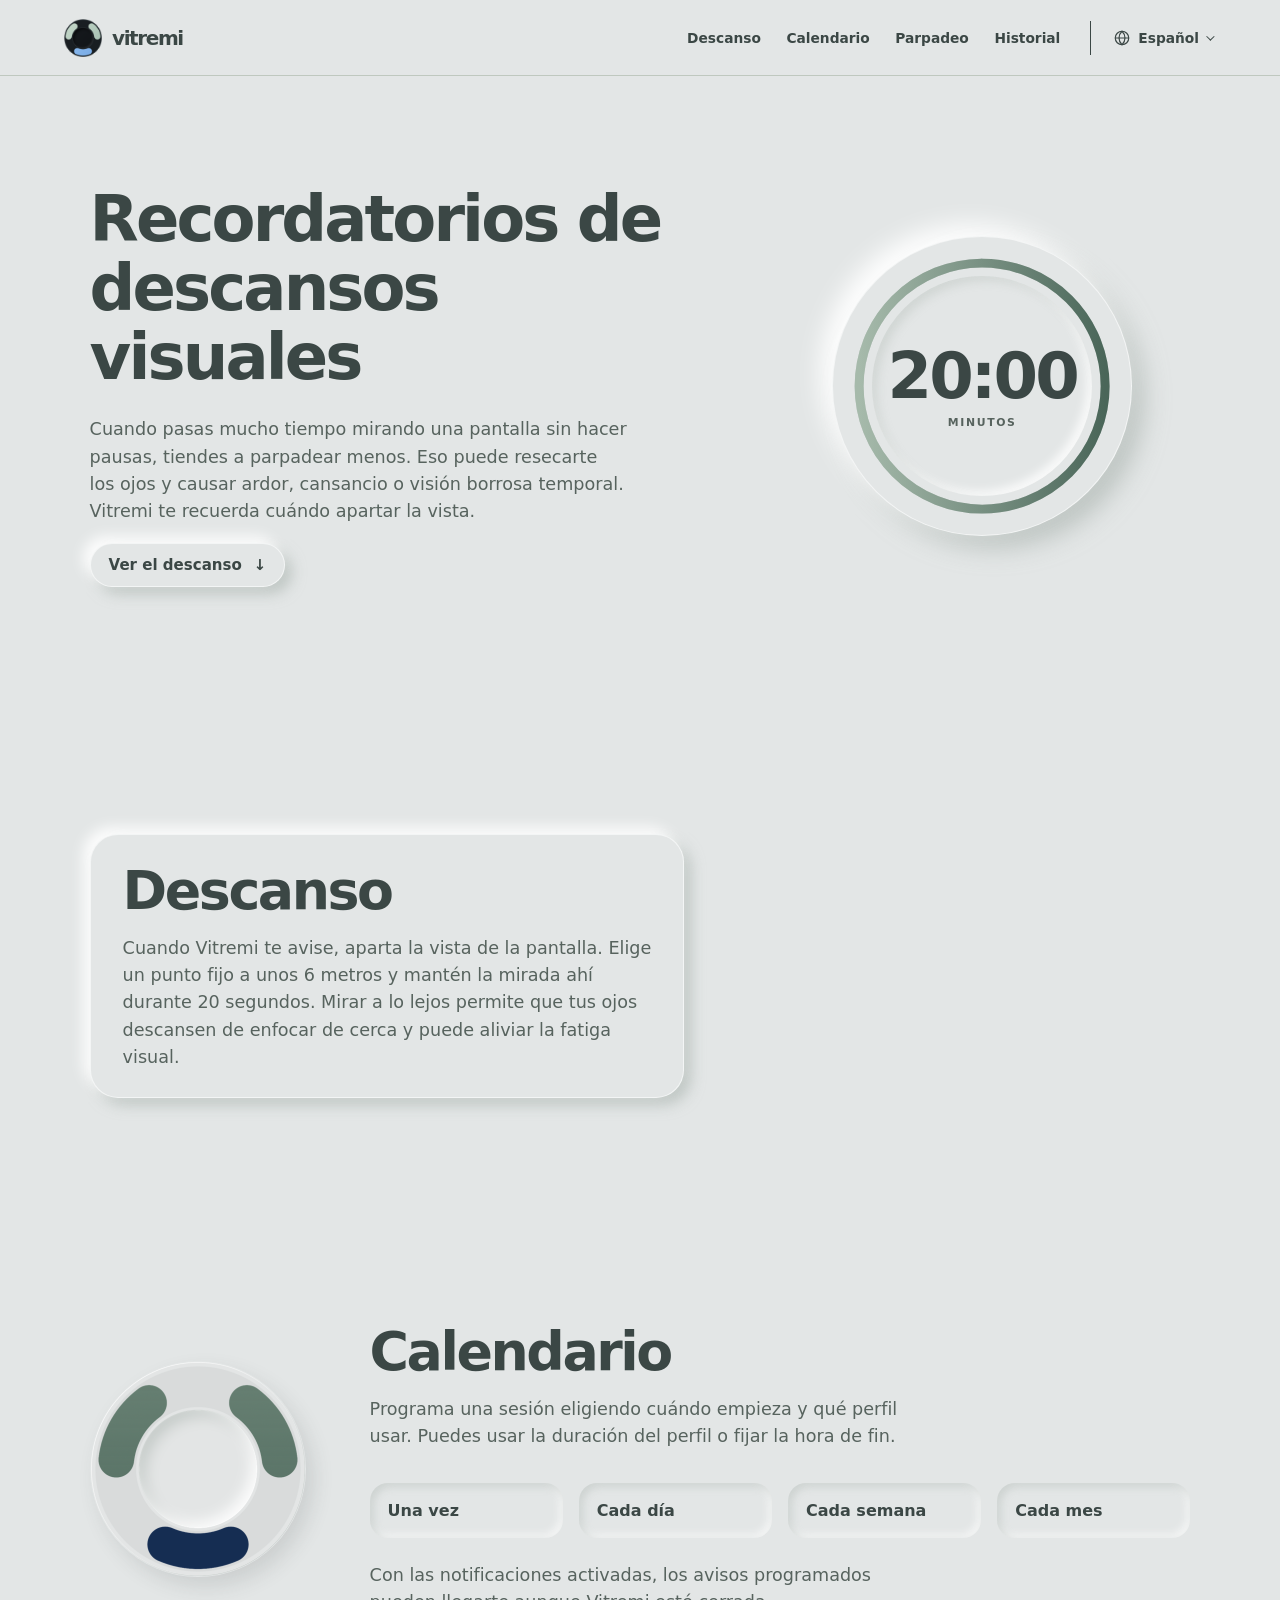
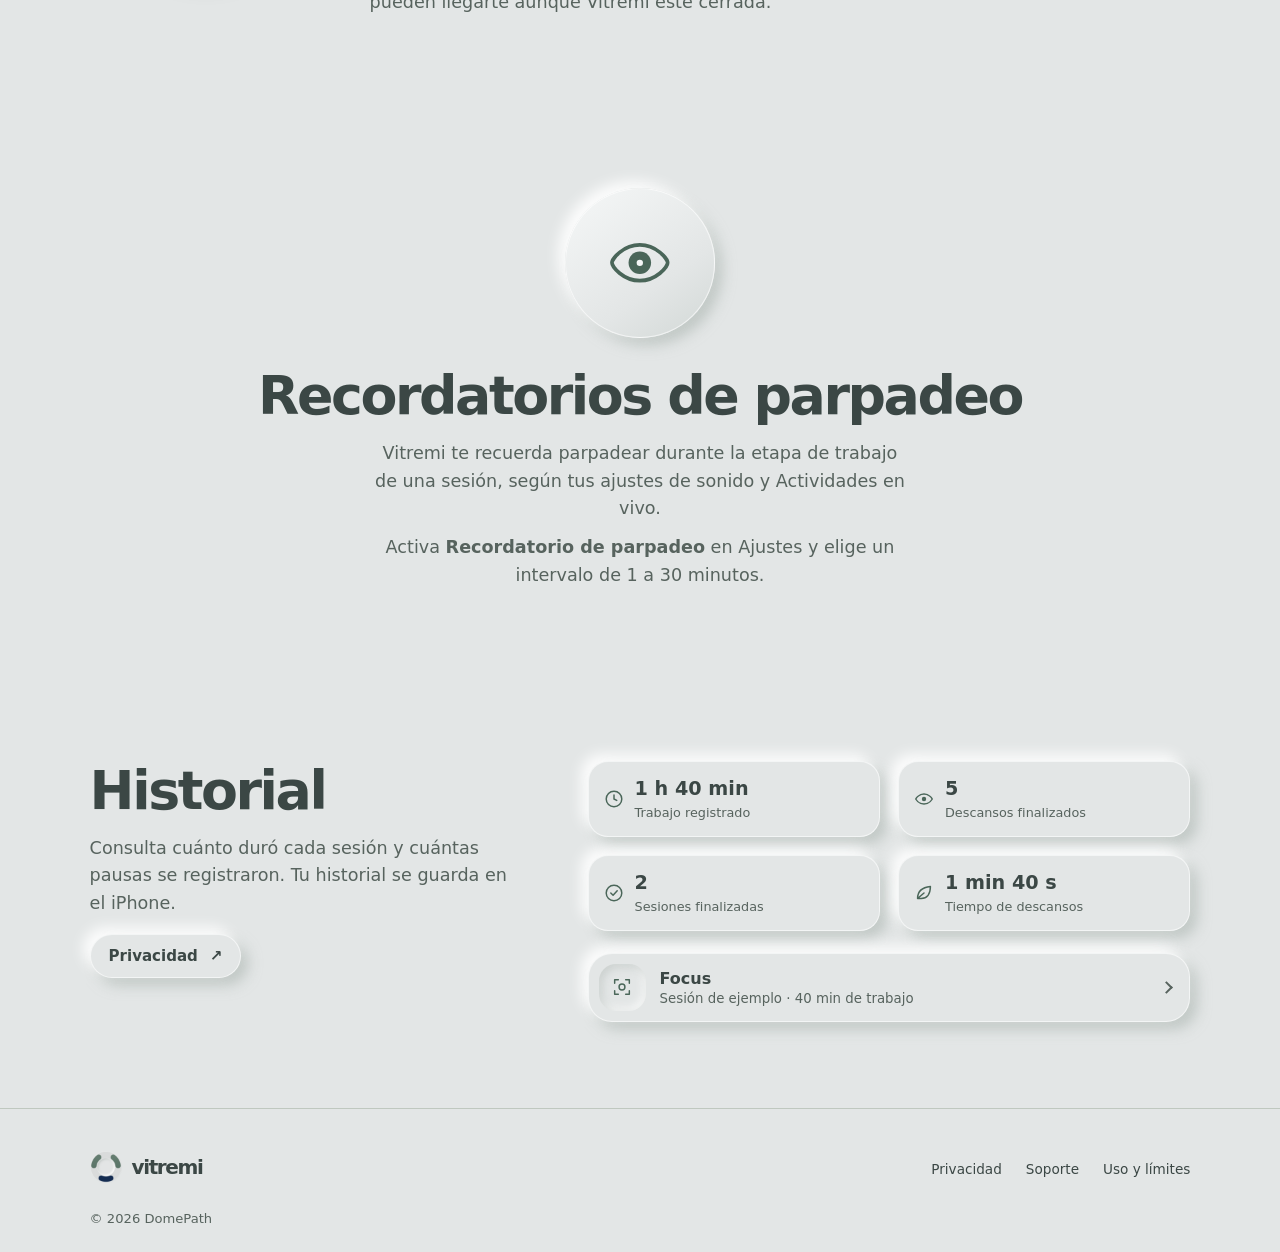
==== commit 0c23cabb: "Add an expandable Focus session to History" ====
--- a/index.html
+++ b/index.html
@@ -7,7 +7,7 @@
   <meta name="description" content="Vitremi organiza descansos visuales mientras trabajas o estudias frente a una pantalla. Sesiones, calendario y recordatorios de parpadeo para iPhone.">
   <title>Vitremi — descansos visuales para iPhone</title>
   <link rel="icon" href="assets/vitremi-icon-composer.png">
-  <link rel="stylesheet" href="assets/style.css?v=calendar-smooth">
+  <link rel="stylesheet" href="assets/style.css?v=history-session">
   <link rel="stylesheet" href="assets/calendar-motion.css?v=full-turn">
   <script src="assets/scene.js?v=calendar-relay" defer></script>
 </head>
@@ -102,28 +102,47 @@
         <p>Consulta cuánto duró cada sesión y cuántas pausas se registraron. Tu historial se guarda en el iPhone.</p>
         <a class="inline-link" href="privacy.html">Privacidad <span aria-hidden="true">↗</span></a>
       </div>
-      <dl class="history-metrics">
-        <div class="history-metric">
-          <svg viewBox="0 0 24 24" width="22" height="22" fill="none" stroke="currentColor" stroke-width="1.6" stroke-linecap="round" stroke-linejoin="round" aria-hidden="true"><circle cx="12" cy="12" r="8.5"/><path d="M12 7.5V12l3 1.5"/></svg>
-          <dt>Trabajo registrado</dt>
-          <dd class="metric-value"><span aria-hidden="true">1 h 40 min</span><span class="sr-only">1 h 40 min</span></dd>
-        </div>
-        <div class="history-metric">
-          <svg viewBox="0 0 24 24" width="22" height="22" fill="none" stroke="currentColor" stroke-width="1.6" stroke-linecap="round" stroke-linejoin="round" aria-hidden="true"><path d="M3 12s3-5.5 9-5.5 9 5.5 9 5.5-3 5.5-9 5.5S3 12 3 12Z"/><circle cx="12" cy="12" r="2.4" fill="currentColor" stroke="none"/></svg>
-          <dt>Descansos finalizados</dt>
-          <dd class="metric-value"><span aria-hidden="true">5</span><span class="sr-only">5</span></dd>
-        </div>
-        <div class="history-metric">
-          <svg viewBox="0 0 24 24" width="22" height="22" fill="none" stroke="currentColor" stroke-width="1.6" stroke-linecap="round" stroke-linejoin="round" aria-hidden="true"><circle cx="12" cy="12" r="8.5"/><path d="m8.5 12 2.5 2.5 4.5-5"/></svg>
-          <dt>Sesiones finalizadas</dt>
-          <dd class="metric-value"><span aria-hidden="true">2</span><span class="sr-only">2</span></dd>
-        </div>
-        <div class="history-metric">
-          <svg viewBox="0 0 24 24" width="22" height="22" fill="none" stroke="currentColor" stroke-width="1.6" stroke-linecap="round" stroke-linejoin="round" aria-hidden="true"><path d="M5 18c0-7 4.5-12 14-13 0 8.5-4 13-10 13H5Zm0 0 7-6"/></svg>
-          <dt>Tiempo de descansos</dt>
-          <dd class="metric-value"><span aria-hidden="true">1 min 40 s</span><span class="sr-only">1 min 40 s</span></dd>
-        </div>
-      </dl>
+      <div class="history-results">
+        <dl class="history-metrics">
+          <div class="history-metric">
+            <svg viewBox="0 0 24 24" width="22" height="22" fill="none" stroke="currentColor" stroke-width="1.6" stroke-linecap="round" stroke-linejoin="round" aria-hidden="true"><circle cx="12" cy="12" r="8.5"/><path d="M12 7.5V12l3 1.5"/></svg>
+            <dt>Trabajo registrado</dt>
+            <dd class="metric-value"><span aria-hidden="true">1 h 40 min</span><span class="sr-only">1 h 40 min</span></dd>
+          </div>
+          <div class="history-metric">
+            <svg viewBox="0 0 24 24" width="22" height="22" fill="none" stroke="currentColor" stroke-width="1.6" stroke-linecap="round" stroke-linejoin="round" aria-hidden="true"><path d="M3 12s3-5.5 9-5.5 9 5.5 9 5.5-3 5.5-9 5.5S3 12 3 12Z"/><circle cx="12" cy="12" r="2.4" fill="currentColor" stroke="none"/></svg>
+            <dt>Descansos finalizados</dt>
+            <dd class="metric-value"><span aria-hidden="true">5</span><span class="sr-only">5</span></dd>
+          </div>
+          <div class="history-metric">
+            <svg viewBox="0 0 24 24" width="22" height="22" fill="none" stroke="currentColor" stroke-width="1.6" stroke-linecap="round" stroke-linejoin="round" aria-hidden="true"><circle cx="12" cy="12" r="8.5"/><path d="m8.5 12 2.5 2.5 4.5-5"/></svg>
+            <dt>Sesiones finalizadas</dt>
+            <dd class="metric-value"><span aria-hidden="true">2</span><span class="sr-only">2</span></dd>
+          </div>
+          <div class="history-metric">
+            <svg viewBox="0 0 24 24" width="22" height="22" fill="none" stroke="currentColor" stroke-width="1.6" stroke-linecap="round" stroke-linejoin="round" aria-hidden="true"><path d="M5 18c0-7 4.5-12 14-13 0 8.5-4 13-10 13H5Zm0 0 7-6"/></svg>
+            <dt>Tiempo de descansos</dt>
+            <dd class="metric-value"><span aria-hidden="true">1 min 40 s</span><span class="sr-only">1 min 40 s</span></dd>
+          </div>
+        </dl>
+        <details class="history-session">
+          <summary>
+            <span class="history-session-icon" aria-hidden="true">
+              <svg viewBox="0 0 24 24" width="22" height="22" fill="none" stroke="currentColor" stroke-width="1.6" stroke-linecap="round" stroke-linejoin="round"><path d="M8 4H4v4m12-4h4v4M4 16v4h4m12-4v4h-4"/><circle cx="12" cy="12" r="3.2"/></svg>
+            </span>
+            <span class="history-session-name"><strong>Focus</strong><small>Sesión de ejemplo · 40 min de trabajo</small></span>
+          </summary>
+          <div class="history-session-detail">
+            <p>40 min 40 s en total · 2 descansos finalizados</p>
+            <ol class="session-timeline" role="list" aria-label="Secuencia de la sesión">
+              <li><strong>20 min</strong><small>Trabajo</small></li>
+              <li class="session-timeline-break"><strong>20 s</strong><small>Descanso</small></li>
+              <li><strong>20 min</strong><small>Trabajo</small></li>
+              <li class="session-timeline-break"><strong>20 s</strong><small>Descanso</small></li>
+            </ol>
+          </div>
+        </details>
+      </div>
     </section>
   </main>
   <footer class="site-footer"><div class="footer-brand"><a class="brand" href="#inicio"><span class="brand-mark"><img src="assets/vitremi-icon-composer.png" width="32" height="32" alt=""><img class="brand-mark-night" src="assets/vitremi-icon-composer-night.png" width="32" height="32" alt=""></span><span>vitremi</span></a></div><div class="footer-links"><a href="privacy.html">Privacidad</a><a href="support.html">Soporte</a><a href="usage.html">Uso y límites</a></div><small>© 2026 DomePath</small></footer>
--- a/assets/style.css
+++ b/assets/style.css
@@ -247,9 +247,10 @@
 .history-section {
   display: grid;
   grid-template-columns: minmax(0, .7fr) minmax(0, 1fr);
-  align-items: center;
+  align-items: start;
   gap: clamp(30px, 6vw, 76px);
 }
+.history-results { min-width: 0; display: grid; gap: 22px; }
 .history-metrics { display: grid; grid-template-columns: repeat(2, minmax(0, 1fr)); gap: 18px; margin: 0; }
 .history-metric {
   display: grid;
@@ -285,7 +286,67 @@
 @keyframes metric-roll-up {
   to { transform: translateY(-50%); }
 }
-.is-break .history-metric { box-shadow: 0 12px 32px #09132b55; }
+.history-session {
+  border: 1px solid #ffffff99;
+  border-radius: 24px;
+  background: var(--paper);
+  color: var(--ink);
+  box-shadow: var(--soft-shadow);
+}
+.history-session summary {
+  display: grid;
+  grid-template-columns: auto minmax(0, 1fr) auto;
+  align-items: center;
+  gap: 14px;
+  padding: 10px 18px 10px 10px;
+  border-radius: inherit;
+  list-style: none;
+  cursor: pointer;
+}
+.history-session summary::-webkit-details-marker { display: none; }
+.history-session summary:hover { background: #ffffff38; }
+.history-session summary::after {
+  content: "";
+  width: 7px;
+  height: 7px;
+  border: solid var(--muted);
+  border-width: 0 2px 2px 0;
+  transform: rotate(-45deg);
+  transition: transform .2s ease;
+}
+.history-session[open] summary::after { transform: rotate(45deg); }
+.history-session-icon {
+  display: grid;
+  place-items: center;
+  width: 47px;
+  height: 47px;
+  border-radius: 17px;
+  color: var(--green);
+  box-shadow: inset 3px 3px 8px #a3ada866, inset -3px -3px 8px #ffffffbf;
+}
+.history-session-name strong, .history-session-name small,
+.session-timeline strong, .session-timeline small { display: block; }
+.history-session-name small, .session-timeline small { margin-top: 3px; color: var(--muted); }
+.history-session-detail { padding: 8px 18px 18px; }
+.history-session-detail p { margin: 0 0 12px; color: var(--muted); font-size: .85rem; }
+.session-timeline {
+  display: grid;
+  grid-template-columns: repeat(4, minmax(0, 1fr));
+  gap: 6px;
+  margin: 0;
+  padding: 0;
+  list-style: none;
+}
+.session-timeline li {
+  padding: 8px 4px;
+  border-radius: 10px;
+  background: #a6baab55;
+  text-align: center;
+  font-size: .83rem;
+}
+.session-timeline .session-timeline-break { background: #213b6319; }
+.session-timeline-break strong { color: var(--blue); }
+.is-break :is(.history-metric, .history-session) { box-shadow: 0 12px 32px #09132b55; }
 .site-footer { padding: 42px clamp(24px, 7vw, 112px) 26px; background: var(--paper); border-top: 1px solid var(--line); display: grid; grid-template-columns: 1fr auto; gap: 24px; }
 .footer-brand p, .site-footer small { color: var(--muted); font-size: .82rem; }
 .footer-links { display: flex; gap: 24px; align-items: center; font-size: .85rem; }
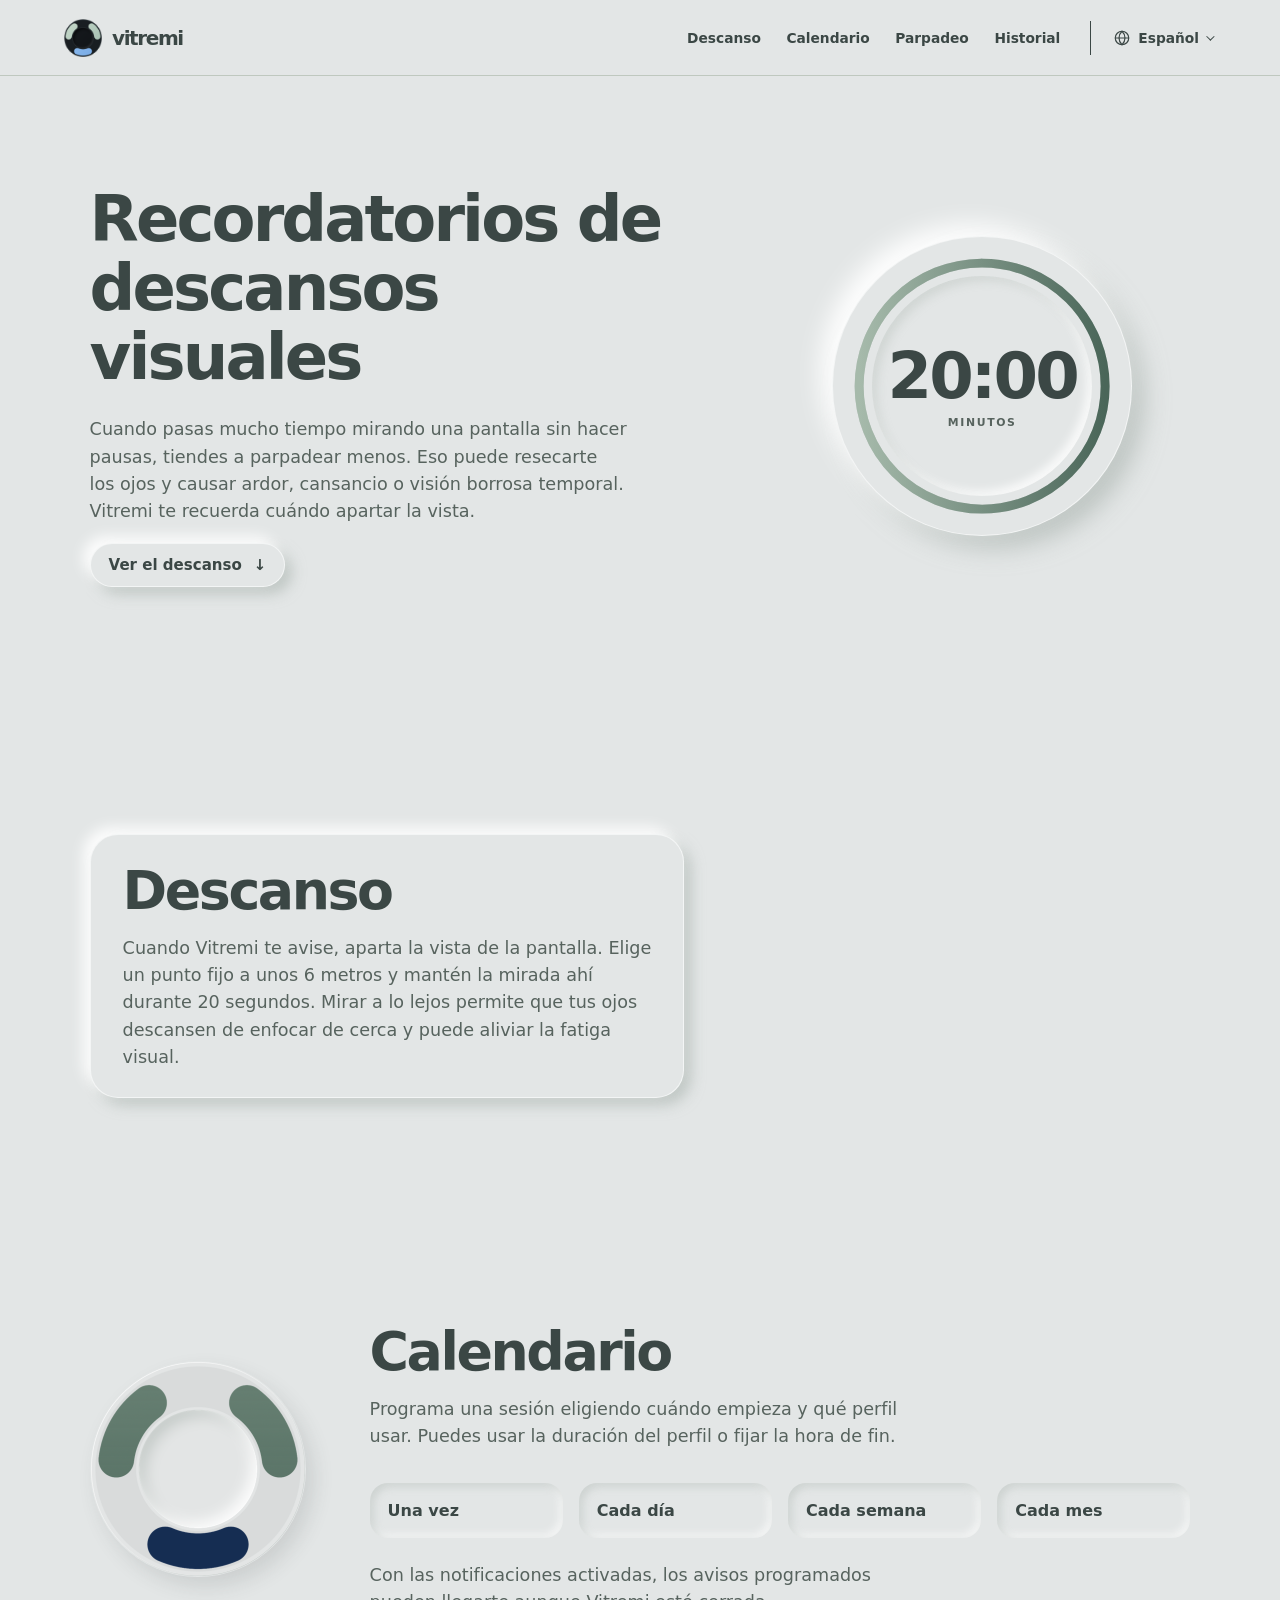
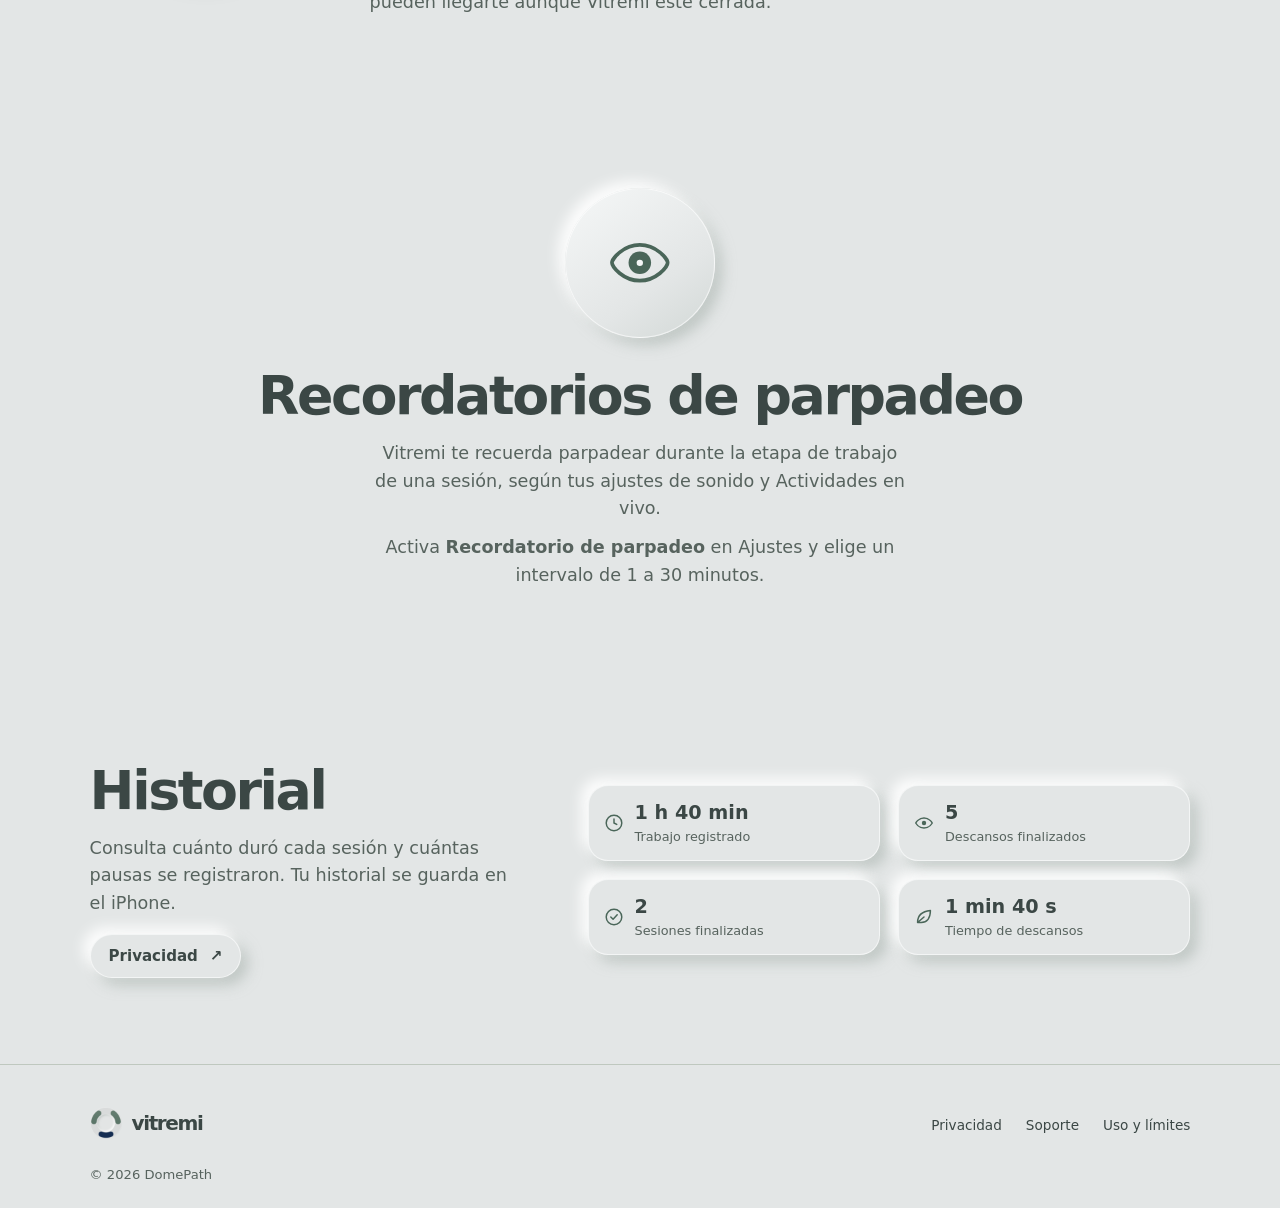
==== commit f721dc1e: "Revert "Add an expandable Focus session to History" This reverts commit 0c23cabb6ce292b03f14ebc0083e" ====
--- a/index.html
+++ b/index.html
@@ -7,7 +7,7 @@
   <meta name="description" content="Vitremi organiza descansos visuales mientras trabajas o estudias frente a una pantalla. Sesiones, calendario y recordatorios de parpadeo para iPhone.">
   <title>Vitremi — descansos visuales para iPhone</title>
   <link rel="icon" href="assets/vitremi-icon-composer.png">
-  <link rel="stylesheet" href="assets/style.css?v=history-session">
+  <link rel="stylesheet" href="assets/style.css?v=calendar-smooth">
   <link rel="stylesheet" href="assets/calendar-motion.css?v=full-turn">
   <script src="assets/scene.js?v=calendar-relay" defer></script>
 </head>
@@ -102,47 +102,28 @@
         <p>Consulta cuánto duró cada sesión y cuántas pausas se registraron. Tu historial se guarda en el iPhone.</p>
         <a class="inline-link" href="privacy.html">Privacidad <span aria-hidden="true">↗</span></a>
       </div>
-      <div class="history-results">
-        <dl class="history-metrics">
-          <div class="history-metric">
-            <svg viewBox="0 0 24 24" width="22" height="22" fill="none" stroke="currentColor" stroke-width="1.6" stroke-linecap="round" stroke-linejoin="round" aria-hidden="true"><circle cx="12" cy="12" r="8.5"/><path d="M12 7.5V12l3 1.5"/></svg>
-            <dt>Trabajo registrado</dt>
-            <dd class="metric-value"><span aria-hidden="true">1 h 40 min</span><span class="sr-only">1 h 40 min</span></dd>
-          </div>
-          <div class="history-metric">
-            <svg viewBox="0 0 24 24" width="22" height="22" fill="none" stroke="currentColor" stroke-width="1.6" stroke-linecap="round" stroke-linejoin="round" aria-hidden="true"><path d="M3 12s3-5.5 9-5.5 9 5.5 9 5.5-3 5.5-9 5.5S3 12 3 12Z"/><circle cx="12" cy="12" r="2.4" fill="currentColor" stroke="none"/></svg>
-            <dt>Descansos finalizados</dt>
-            <dd class="metric-value"><span aria-hidden="true">5</span><span class="sr-only">5</span></dd>
-          </div>
-          <div class="history-metric">
-            <svg viewBox="0 0 24 24" width="22" height="22" fill="none" stroke="currentColor" stroke-width="1.6" stroke-linecap="round" stroke-linejoin="round" aria-hidden="true"><circle cx="12" cy="12" r="8.5"/><path d="m8.5 12 2.5 2.5 4.5-5"/></svg>
-            <dt>Sesiones finalizadas</dt>
-            <dd class="metric-value"><span aria-hidden="true">2</span><span class="sr-only">2</span></dd>
-          </div>
-          <div class="history-metric">
-            <svg viewBox="0 0 24 24" width="22" height="22" fill="none" stroke="currentColor" stroke-width="1.6" stroke-linecap="round" stroke-linejoin="round" aria-hidden="true"><path d="M5 18c0-7 4.5-12 14-13 0 8.5-4 13-10 13H5Zm0 0 7-6"/></svg>
-            <dt>Tiempo de descansos</dt>
-            <dd class="metric-value"><span aria-hidden="true">1 min 40 s</span><span class="sr-only">1 min 40 s</span></dd>
-          </div>
-        </dl>
-        <details class="history-session">
-          <summary>
-            <span class="history-session-icon" aria-hidden="true">
-              <svg viewBox="0 0 24 24" width="22" height="22" fill="none" stroke="currentColor" stroke-width="1.6" stroke-linecap="round" stroke-linejoin="round"><path d="M8 4H4v4m12-4h4v4M4 16v4h4m12-4v4h-4"/><circle cx="12" cy="12" r="3.2"/></svg>
-            </span>
-            <span class="history-session-name"><strong>Focus</strong><small>Sesión de ejemplo · 40 min de trabajo</small></span>
-          </summary>
-          <div class="history-session-detail">
-            <p>40 min 40 s en total · 2 descansos finalizados</p>
-            <ol class="session-timeline" role="list" aria-label="Secuencia de la sesión">
-              <li><strong>20 min</strong><small>Trabajo</small></li>
-              <li class="session-timeline-break"><strong>20 s</strong><small>Descanso</small></li>
-              <li><strong>20 min</strong><small>Trabajo</small></li>
-              <li class="session-timeline-break"><strong>20 s</strong><small>Descanso</small></li>
-            </ol>
-          </div>
-        </details>
-      </div>
+      <dl class="history-metrics">
+        <div class="history-metric">
+          <svg viewBox="0 0 24 24" width="22" height="22" fill="none" stroke="currentColor" stroke-width="1.6" stroke-linecap="round" stroke-linejoin="round" aria-hidden="true"><circle cx="12" cy="12" r="8.5"/><path d="M12 7.5V12l3 1.5"/></svg>
+          <dt>Trabajo registrado</dt>
+          <dd class="metric-value"><span aria-hidden="true">1 h 40 min</span><span class="sr-only">1 h 40 min</span></dd>
+        </div>
+        <div class="history-metric">
+          <svg viewBox="0 0 24 24" width="22" height="22" fill="none" stroke="currentColor" stroke-width="1.6" stroke-linecap="round" stroke-linejoin="round" aria-hidden="true"><path d="M3 12s3-5.5 9-5.5 9 5.5 9 5.5-3 5.5-9 5.5S3 12 3 12Z"/><circle cx="12" cy="12" r="2.4" fill="currentColor" stroke="none"/></svg>
+          <dt>Descansos finalizados</dt>
+          <dd class="metric-value"><span aria-hidden="true">5</span><span class="sr-only">5</span></dd>
+        </div>
+        <div class="history-metric">
+          <svg viewBox="0 0 24 24" width="22" height="22" fill="none" stroke="currentColor" stroke-width="1.6" stroke-linecap="round" stroke-linejoin="round" aria-hidden="true"><circle cx="12" cy="12" r="8.5"/><path d="m8.5 12 2.5 2.5 4.5-5"/></svg>
+          <dt>Sesiones finalizadas</dt>
+          <dd class="metric-value"><span aria-hidden="true">2</span><span class="sr-only">2</span></dd>
+        </div>
+        <div class="history-metric">
+          <svg viewBox="0 0 24 24" width="22" height="22" fill="none" stroke="currentColor" stroke-width="1.6" stroke-linecap="round" stroke-linejoin="round" aria-hidden="true"><path d="M5 18c0-7 4.5-12 14-13 0 8.5-4 13-10 13H5Zm0 0 7-6"/></svg>
+          <dt>Tiempo de descansos</dt>
+          <dd class="metric-value"><span aria-hidden="true">1 min 40 s</span><span class="sr-only">1 min 40 s</span></dd>
+        </div>
+      </dl>
     </section>
   </main>
   <footer class="site-footer"><div class="footer-brand"><a class="brand" href="#inicio"><span class="brand-mark"><img src="assets/vitremi-icon-composer.png" width="32" height="32" alt=""><img class="brand-mark-night" src="assets/vitremi-icon-composer-night.png" width="32" height="32" alt=""></span><span>vitremi</span></a></div><div class="footer-links"><a href="privacy.html">Privacidad</a><a href="support.html">Soporte</a><a href="usage.html">Uso y límites</a></div><small>© 2026 DomePath</small></footer>
--- a/assets/style.css
+++ b/assets/style.css
@@ -247,10 +247,9 @@
 .history-section {
   display: grid;
   grid-template-columns: minmax(0, .7fr) minmax(0, 1fr);
-  align-items: start;
+  align-items: center;
   gap: clamp(30px, 6vw, 76px);
 }
-.history-results { min-width: 0; display: grid; gap: 22px; }
 .history-metrics { display: grid; grid-template-columns: repeat(2, minmax(0, 1fr)); gap: 18px; margin: 0; }
 .history-metric {
   display: grid;
@@ -286,67 +285,7 @@
 @keyframes metric-roll-up {
   to { transform: translateY(-50%); }
 }
-.history-session {
-  border: 1px solid #ffffff99;
-  border-radius: 24px;
-  background: var(--paper);
-  color: var(--ink);
-  box-shadow: var(--soft-shadow);
-}
-.history-session summary {
-  display: grid;
-  grid-template-columns: auto minmax(0, 1fr) auto;
-  align-items: center;
-  gap: 14px;
-  padding: 10px 18px 10px 10px;
-  border-radius: inherit;
-  list-style: none;
-  cursor: pointer;
-}
-.history-session summary::-webkit-details-marker { display: none; }
-.history-session summary:hover { background: #ffffff38; }
-.history-session summary::after {
-  content: "";
-  width: 7px;
-  height: 7px;
-  border: solid var(--muted);
-  border-width: 0 2px 2px 0;
-  transform: rotate(-45deg);
-  transition: transform .2s ease;
-}
-.history-session[open] summary::after { transform: rotate(45deg); }
-.history-session-icon {
-  display: grid;
-  place-items: center;
-  width: 47px;
-  height: 47px;
-  border-radius: 17px;
-  color: var(--green);
-  box-shadow: inset 3px 3px 8px #a3ada866, inset -3px -3px 8px #ffffffbf;
-}
-.history-session-name strong, .history-session-name small,
-.session-timeline strong, .session-timeline small { display: block; }
-.history-session-name small, .session-timeline small { margin-top: 3px; color: var(--muted); }
-.history-session-detail { padding: 8px 18px 18px; }
-.history-session-detail p { margin: 0 0 12px; color: var(--muted); font-size: .85rem; }
-.session-timeline {
-  display: grid;
-  grid-template-columns: repeat(4, minmax(0, 1fr));
-  gap: 6px;
-  margin: 0;
-  padding: 0;
-  list-style: none;
-}
-.session-timeline li {
-  padding: 8px 4px;
-  border-radius: 10px;
-  background: #a6baab55;
-  text-align: center;
-  font-size: .83rem;
-}
-.session-timeline .session-timeline-break { background: #213b6319; }
-.session-timeline-break strong { color: var(--blue); }
-.is-break :is(.history-metric, .history-session) { box-shadow: 0 12px 32px #09132b55; }
+.is-break .history-metric { box-shadow: 0 12px 32px #09132b55; }
 .site-footer { padding: 42px clamp(24px, 7vw, 112px) 26px; background: var(--paper); border-top: 1px solid var(--line); display: grid; grid-template-columns: 1fr auto; gap: 24px; }
 .footer-brand p, .site-footer small { color: var(--muted); font-size: .82rem; }
 .footer-links { display: flex; gap: 24px; align-items: center; font-size: .85rem; }
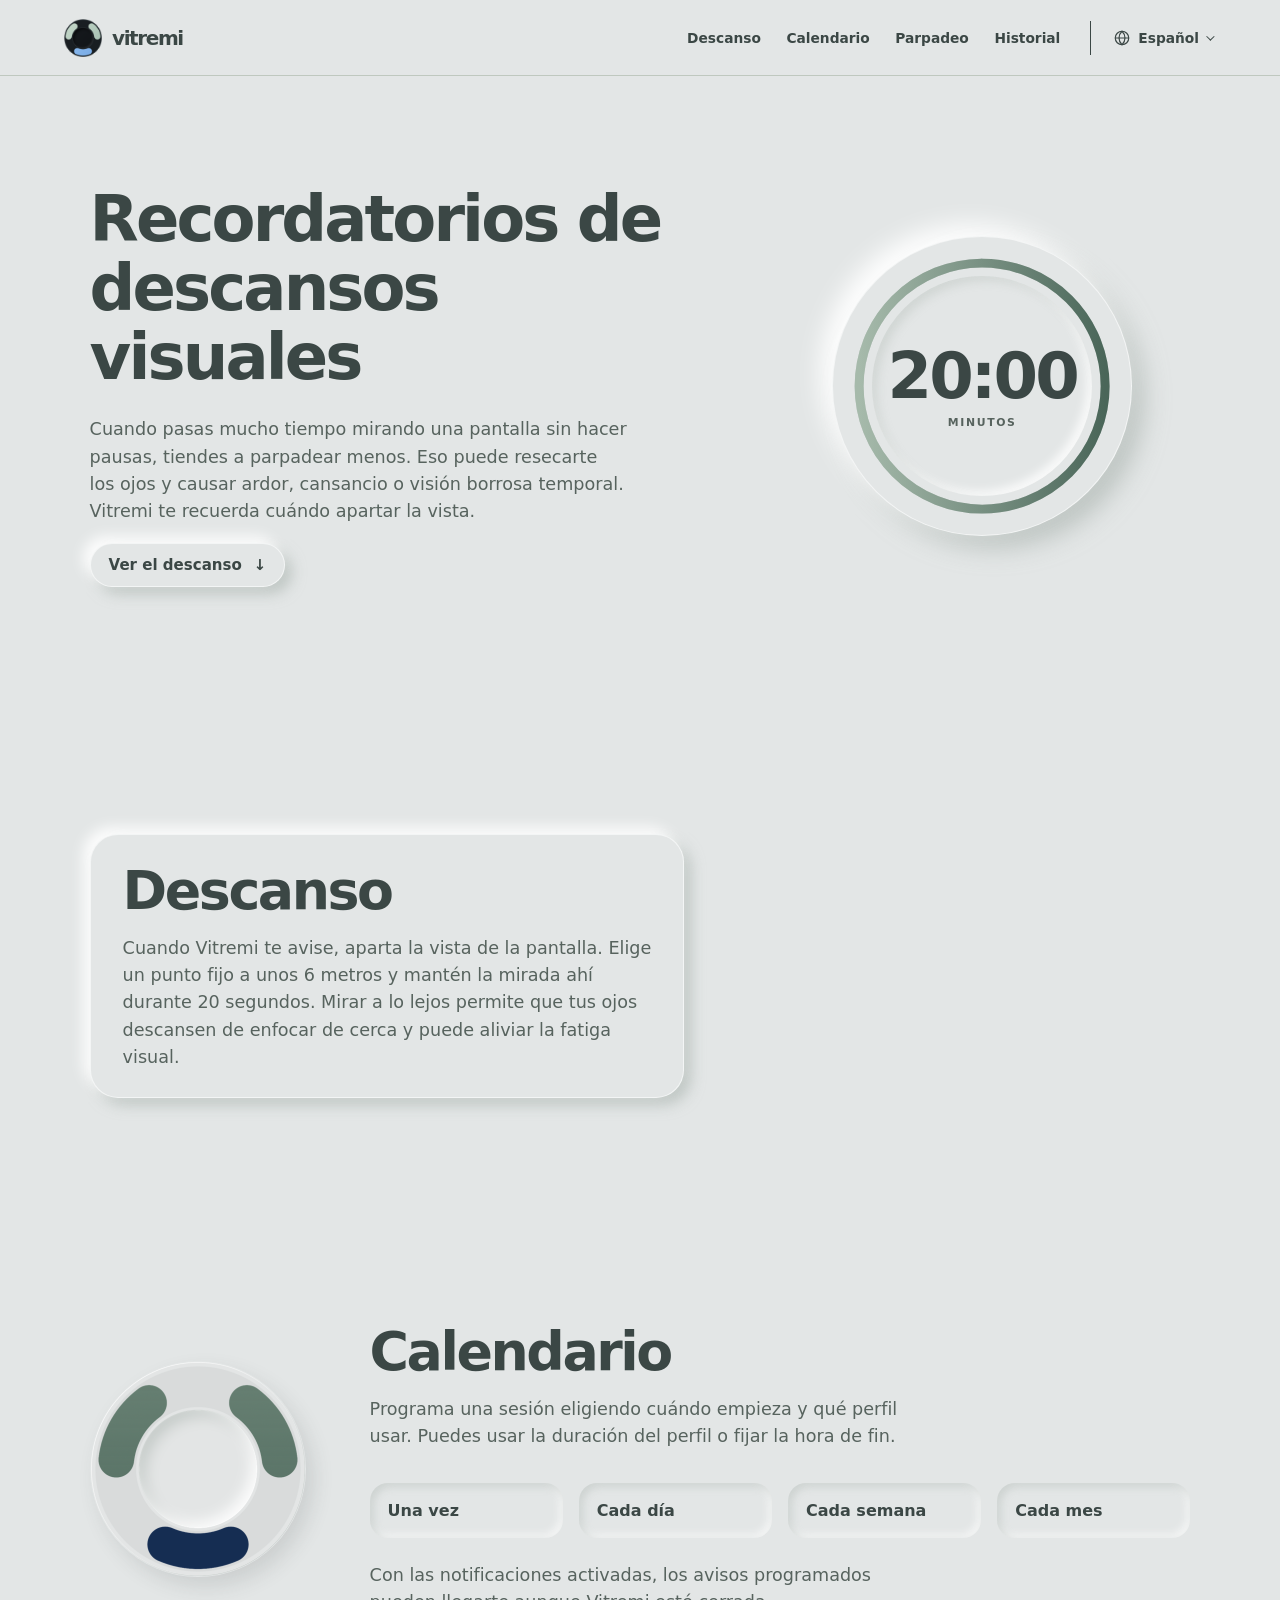
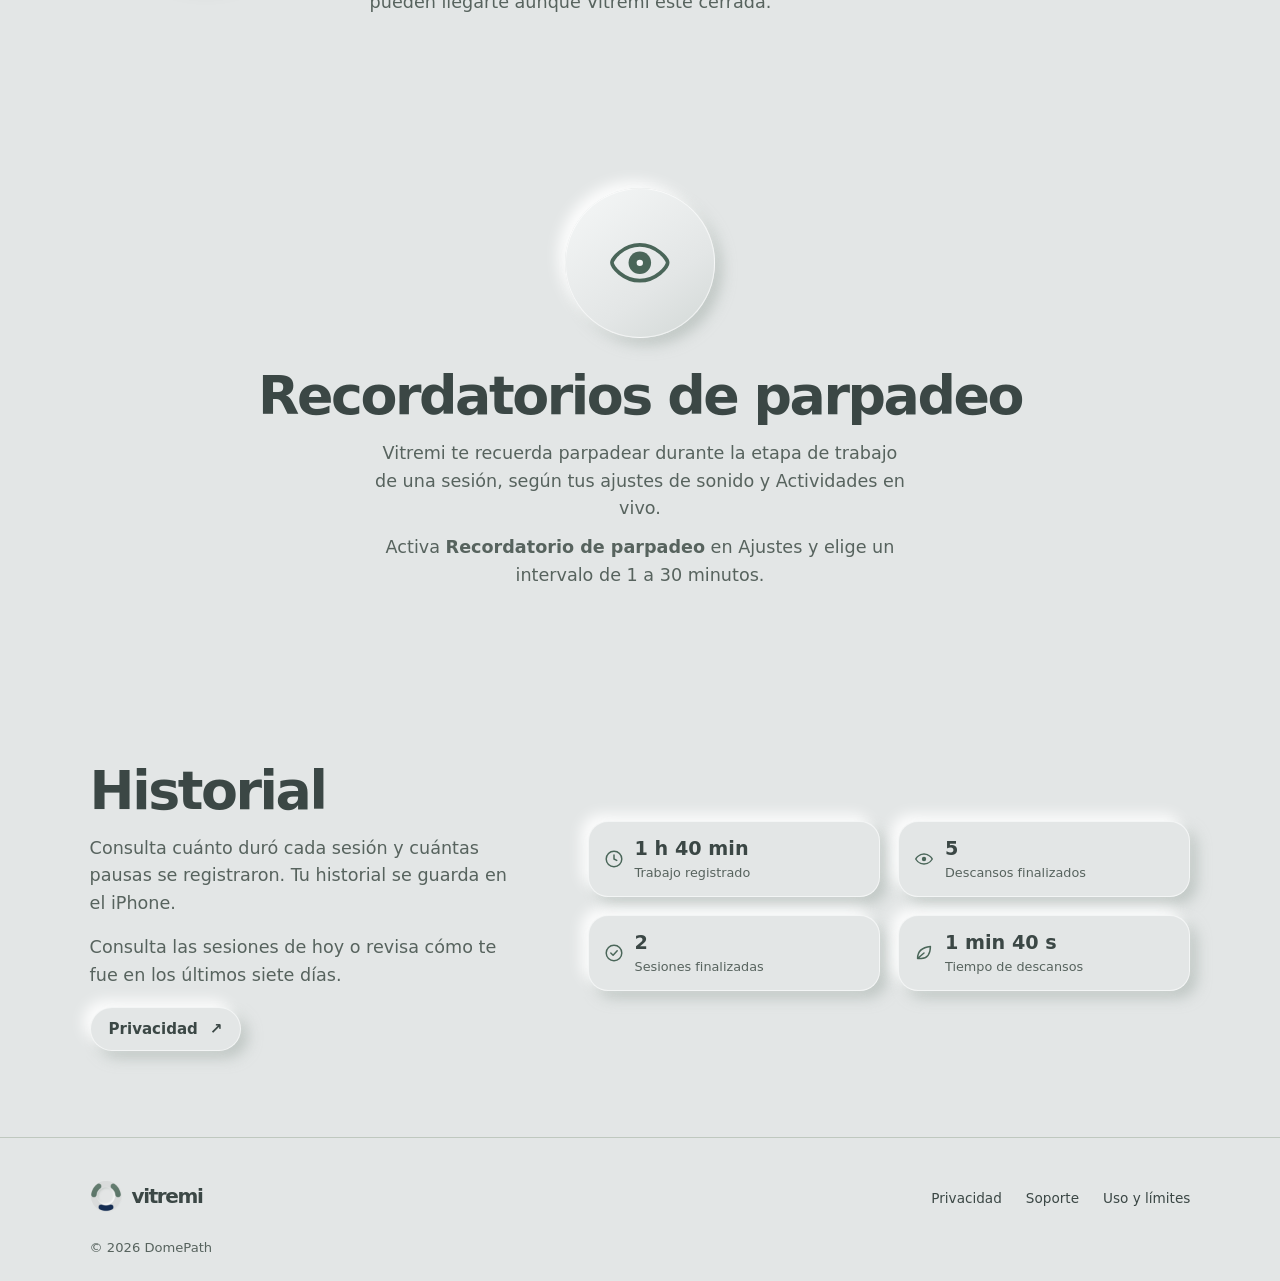
==== commit a64bacff: "Mention History date filters on the site" ====
--- a/index.html
+++ b/index.html
@@ -100,6 +100,7 @@
       <div class="history-detail">
         <h2 id="history-title">Historial</h2>
         <p>Consulta cuánto duró cada sesión y cuántas pausas se registraron. Tu historial se guarda en el iPhone.</p>
+        <p>Consulta las sesiones de hoy o revisa cómo te fue en los últimos siete días.</p>
         <a class="inline-link" href="privacy.html">Privacidad <span aria-hidden="true">↗</span></a>
       </div>
       <dl class="history-metrics">
